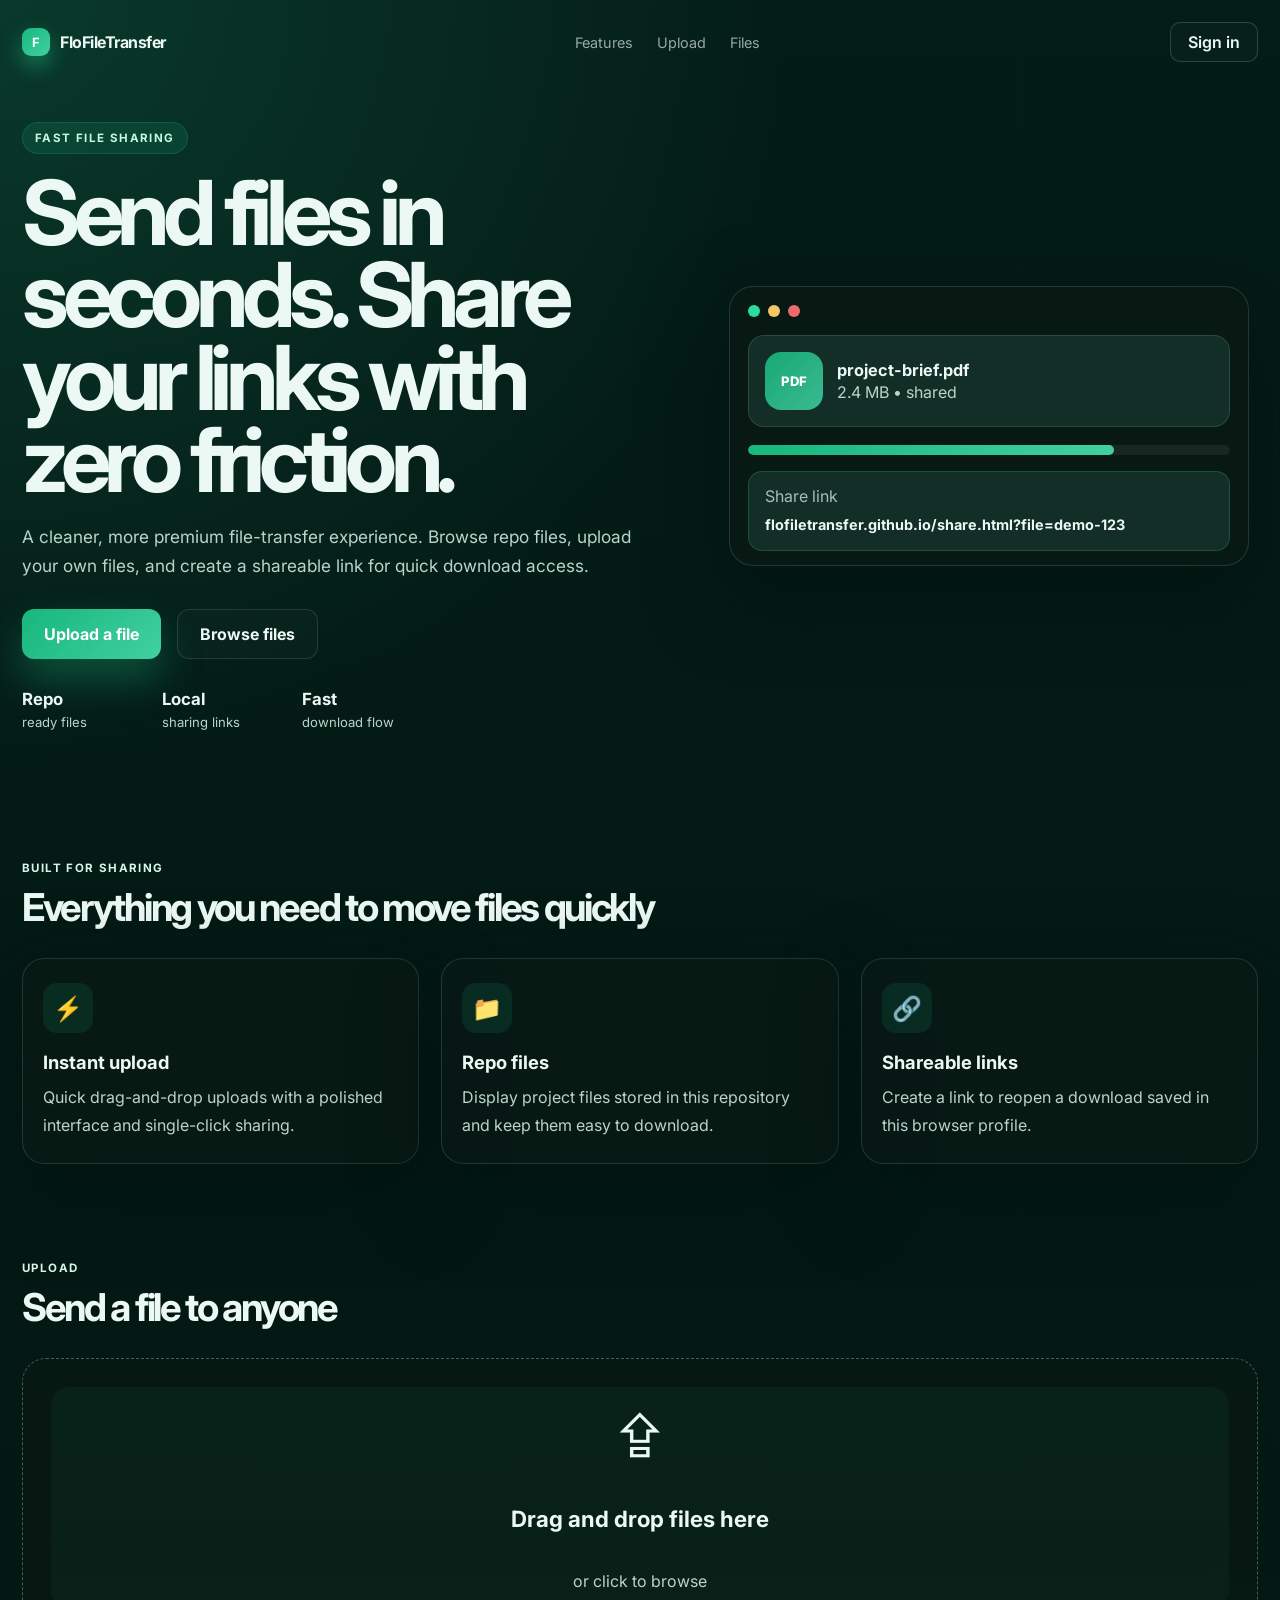
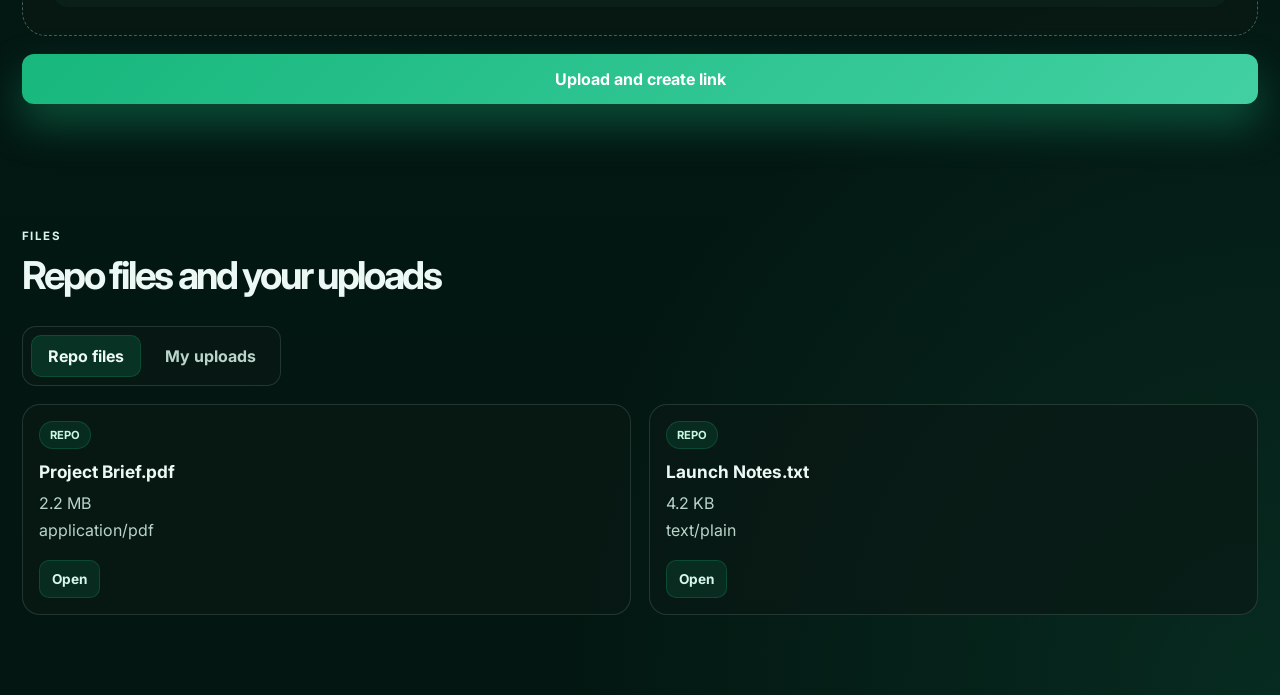
==== index.html @ d6473f03 "Persist uploaded files for local share links Co-authored-by: Copilot App <223556219+Copilot@users.no" ====
<!DOCTYPE html>
<html lang="en">
  <head>
    <meta charset="UTF-8" />
    <meta name="viewport" content="width=device-width, initial-scale=1.0" />
    <title>FloFileTransfer</title>
    <meta name="description" content="Modern file transfer and sharing app" />
    <link rel="preconnect" href="https://fonts.googleapis.com" />
    <link rel="preconnect" href="https://fonts.gstatic.com" crossorigin />
    <link href="https://fonts.googleapis.com/css2?family=Inter:wght@400;500;600;700;800&display=swap" rel="stylesheet" />
    <link rel="stylesheet" href="./styles.css" />
  </head>
  <body>
    <div class="bg-orb orb-1"></div>
    <div class="bg-orb orb-2"></div>

    <!-- Auth Modal -->
    <div id="auth-modal" class="modal hidden">
      <div class="modal-content">
        <div class="modal-header">
          <h2>Sign in to FloFileTransfer</h2>
          <button class="modal-close" id="close-auth-modal">&times;</button>
        </div>
        <div class="auth-methods">
          <button id="google-login" class="auth-btn google-btn">
            <svg width="20" height="20" viewBox="0 0 24 24" fill="none" xmlns="http://www.w3.org/2000/svg">
              <path d="M22.56 12.25c0-.78-.07-1.53-.2-2.25H12v4.26h5.92c-.26 1.37-1.04 2.53-2.21 3.31v2.77h3.57c2.08-1.92 3.28-4.74 3.28-8.09z" fill="#4285F4"/>
              <path d="M12 23c2.97 0 5.46-.98 7.28-2.66l-3.57-2.77c-.98.66-2.23 1.06-3.71 1.06-2.86 0-5.29-1.93-6.16-4.53H2.18v2.84C3.99 20.53 7.7 23 12 23z" fill="#34A853"/>
              <path d="M5.84 14.09c-.22-.66-.35-1.36-.35-2.09s.13-1.43.35-2.09V7.07H2.18C1.43 8.55 1 10.22 1 12s.43 3.45 1.18 4.93l2.85-2.22.81-.62z" fill="#FBBC05"/>
              <path d="M12 5.38c1.62 0 3.06.56 4.21 1.64l3.15-3.15C17.45 2.09 14.97 1 12 1 7.7 1 3.99 3.47 2.18 7.07l3.66 2.84c.87-2.6 3.3-4.53 6.16-4.53z" fill="#EA4335"/>
            </svg>
            Continue with Google
          </button>
          <button id="github-login" class="auth-btn github-btn">
            <svg width="20" height="20" viewBox="0 0 24 24" fill="currentColor" xmlns="http://www.w3.org/2000/svg">
              <path d="M12 0c-6.626 0-12 5.373-12 12 0 5.302 3.438 9.8 8.207 11.387.599.111.793-.261.793-.577v-2.234c-3.338.726-4.033-1.416-4.033-1.416-.546-1.387-1.333-1.756-1.333-1.756-1.089-.745.083-.729.083-.729 1.205.084 1.839 1.237 1.839 1.237 1.07 1.834 2.807 1.304 3.492.997.107-.775.418-1.305.762-1.604-2.665-.305-5.467-1.334-5.467-5.931 0-1.311.469-2.381 1.236-3.221-.124-.303-.535-1.524.117-3.176 0 0 1.008-.322 3.301 1.23.957-.266 1.983-.399 3.003-.404 1.02.005 2.047.138 3.006.404 2.291-1.552 3.297-1.23 3.297-1.23.653 1.653.242 2.874.118 3.176.77.84 1.235 1.911 1.235 3.221 0 4.609-2.807 5.624-5.479 5.921.43.372.823 1.102.823 2.222v 3.293c0 .319.192.694.801.576 4.765-1.589 8.199-6.086 8.199-11.386 0-6.627-5.373-12-12-12z"/>
            </svg>
            Continue with GitHub
          </button>
        </div>
        <p id="auth-error" class="auth-error hidden" role="alert"></p>
        <p class="auth-note">We never store your passwords. Login with your existing accounts.</p>
      </div>
    </div>

    <!-- Profile Dropdown -->
    <div id="profile-menu" class="profile-menu hidden">
      <div class="profile-header">
        <img id="profile-avatar" src="" alt="Profile" class="profile-avatar">
        <div class="profile-info">
          <div id="profile-name" class="profile-name"></div>
          <div id="profile-email" class="profile-email"></div>
        </div>
      </div>
      <div class="profile-divider"></div>
      <div class="profile-summary">
        <span>Your uploads</span>
        <strong id="profile-upload-count">0 files · 0 B</strong>
      </div>
      <button type="button" class="profile-link" id="profile-details-btn">Account details</button>
      <button type="button" class="profile-link" id="profile-uploads-btn">View my uploads</button>
      <button id="logout-btn" class="profile-link danger">Sign out</button>
    </div>

    <div id="account-modal" class="modal hidden">
      <section class="modal-content account-card" role="dialog" aria-modal="true" aria-labelledby="account-title">
        <div class="modal-header">
          <div>
            <span class="eyebrow">Your account</span>
            <h2 id="account-title">Account details</h2>
          </div>
          <button type="button" class="modal-close" id="close-account-modal" aria-label="Close account details">&times;</button>
        </div>
        <div class="account-identity">
          <img id="account-avatar" class="account-avatar" src="" alt="" />
          <div>
            <strong id="account-name"></strong>
            <span id="account-provider" class="account-provider"></span>
          </div>
        </div>
        <dl class="account-details">
          <div>
            <dt>Email</dt>
            <dd id="account-email"></dd>
          </div>
          <div>
            <dt>Email status</dt>
            <dd id="account-email-status"></dd>
          </div>
          <div>
            <dt>Your uploads</dt>
            <dd id="account-upload-summary"></dd>
          </div>
        </dl>
        <div class="account-actions">
          <button type="button" class="secondary-btn" id="copy-account-email-btn">Copy email</button>
          <button type="button" class="primary-btn" id="account-uploads-btn">Manage uploads</button>
        </div>
        <p id="account-feedback" class="account-feedback" role="status" aria-live="polite"></p>
      </section>
    </div>

    <header class="topbar">
      <div class="brand">
        <div class="brand-mark">F</div>
        <span>FloFileTransfer</span>
      </div>
      <nav>
        <a href="#features">Features</a>
        <a href="#upload">Upload</a>
        <a href="#files">Files</a>
      </nav>
      <div class="topbar-actions">
        <button id="auth-toggle-btn" class="auth-toggle-btn">Sign in</button>
        <button id="profile-toggle-btn" class="profile-toggle-btn hidden">
          <img id="user-avatar" src="" alt="User" class="user-avatar">
        </button>
      </div>
    </header>

    <main class="container">
      <section class="hero">
        <div class="hero-copy">
          <span class="eyebrow">Fast file sharing</span>
          <h1>Send files in seconds. Share your links with zero friction.</h1>
          <p>
            A cleaner, more premium file-transfer experience. Browse repo files,
            upload your own files, and create a shareable link for quick download access.
          </p>

          <div class="cta-row">
            <a class="primary-btn" href="#upload">Upload a file</a>
            <a class="secondary-btn" href="#files">Browse files</a>
          </div>

          <div class="stats">
            <div>
              <strong>Repo</strong>
              <span>ready files</span>
            </div>
            <div>
              <strong>Local</strong>
              <span>sharing links</span>
            </div>
            <div>
              <strong>Fast</strong>
              <span>download flow</span>
            </div>
          </div>
        </div>

        <div class="hero-panel">
          <div class="panel-card">
            <div class="card-head">
              <span class="dot green"></span>
              <span class="dot yellow"></span>
              <span class="dot red"></span>
            </div>

            <div class="file-row">
              <div class="icon">PDF</div>
              <div class="text">
                <h3>project-brief.pdf</h3>
                <p>2.4 MB • shared</p>
              </div>
            </div>

            <div class="mini-progress">
              <span></span>
            </div>

            <div class="share-box">
              <span>Share link</span>
              <strong>flofiletransfer.github.io/share.html?file=demo-123</strong>
            </div>
          </div>
        </div>
      </section>

      <section id="features" class="features">
        <div class="section-title">
          <span>Built for sharing</span>
          <h2>Everything you need to move files quickly</h2>
        </div>

        <div class="feature-grid">
          <article>
            <div class="feature-icon">⚡</div>
            <h3>Instant upload</h3>
            <p>Quick drag-and-drop uploads with a polished interface and single-click sharing.</p>
          </article>

          <article>
            <div class="feature-icon">📁</div>
            <h3>Repo files</h3>
            <p>Display project files stored in this repository and keep them easy to download.</p>
          </article>

          <article>
            <div class="feature-icon">🔗</div>
            <h3>Shareable links</h3>
            <p>Create a link to reopen a download saved in this browser profile.</p>
          </article>
        </div>
      </section>

      <section id="upload" class="upload-panel">
        <div class="section-title">
          <span>Upload</span>
          <h2>Send a file to anyone</h2>
        </div>

        <form id="upload-form" class="upload-form">
          <label class="dropzone" for="file-input">
            <input id="file-input" type="file" name="file" />
            <div class="dropzone-inner">
              <div class="upload-icon">⇪</div>
              <h3>Drag and drop files here</h3>
              <p>or click to browse</p>
            </div>
          </label>

          <button type="submit" class="primary-btn wide">Upload and create link</button>
        </form>

        <div id="upload-message" class="upload-message"></div>
      </section>

      <section id="files" class="files-section">
        <div class="section-title">
          <span>Files</span>
          <h2>Repo files and your uploads</h2>
        </div>

        <div class="tab-row">
          <button class="tab active" data-tab="repo">Repo files</button>
          <button class="tab" data-tab="uploaded">My uploads</button>
        </div>

        <div id="repo-list" class="file-list active"></div>
        <div id="uploaded-list" class="file-list"></div>
      </section>
    </main>

    <script src="./upload-storage.js"></script>
    <script src="https://cdn.auth0.com/js/auth0-spa-js/2.18/auth0-spa-js.production.js"></script>
    <script src="./auth.js"></script>
    <script src="./app.js"></script>
  </body>
</html>
---- styles.css ----
:root {
  --bg: #041c17;
  --bg-2: #0a2f29;
  --panel: rgba(11, 26, 21, 0.8);
  --panel-strong: rgba(9, 20, 18, 0.96);
  --card: rgba(15, 31, 25, 0.95);
  --border: rgba(139, 181, 167, 0.22);
  --text: #ebf8f3;
  --muted: #b9d5ca;
  --green-1: #17b77d;
  --green-2: #42d0a2;
  --shadow: 0 30px 80px rgba(1, 18, 15, 0.7);
}

* {
  box-sizing: border-box;
}

html {
  scroll-behavior: smooth;
}

body {
  margin: 0;
  min-height: 100vh;
  font-family: "Inter", sans-serif;
  background:
    radial-gradient(circle at top left, rgba(35, 193, 140, 0.18), transparent 30%),
    radial-gradient(circle at bottom right, rgba(35, 193, 140, 0.12), transparent 28%),
    linear-gradient(180deg, var(--bg) 0%, #031611 100%);
  color: var(--text);
}

img {
  max-width: 100%;
  display: block;
}

a {
  text-decoration: none;
  color: inherit;
}

button,
input {
  font: inherit;
}

.hidden {
  display: none !important;
}

.topbar {
  max-width: 1280px;
  margin: 0 auto;
  padding: 22px 22px 0;
  display: flex;
  justify-content: space-between;
  align-items: center;
  position: relative;
  z-index: 2;
}

.brand {
  display: flex;
  align-items: center;
  gap: 10px;
  font-weight: 700;
  letter-spacing: -0.03em;
}

.brand-mark {
  width: 28px;
  height: 28px;
  display: grid;
  place-items: center;
  border-radius: 9px;
  background: linear-gradient(135deg, var(--green-1), var(--green-2));
  color: #ffffff;
  box-shadow: 0 10px 20px rgba(23, 183, 125, 0.5);
  font-size: 0.8rem;
}

nav {
  display: flex;
  align-items: center;
  gap: 24px;
  color: rgba(235, 248, 243, 0.8);
  font-size: 0.9rem;
}

nav a {
  opacity: 0.8;
}

nav a:hover {
  opacity: 1;
}

.topbar-actions {
  display: flex;
  align-items: center;
  gap: 12px;
}

.auth-toggle-btn {
  border: 1px solid rgba(255, 255, 255, 0.16);
  background: rgba(255, 255, 255, 0.02);
  color: var(--text);
  border-radius: 10px;
  padding: 9px 17px;
  font-weight: 600;
  cursor: pointer;
}

.profile-toggle-btn {
  width: 36px;
  height: 36px;
  border-radius: 50%;
  border: 1px solid rgba(255, 255, 255, 0.15);
  background: rgba(255, 255, 255, 0.02);
  display: grid;
  place-items: center;
  overflow: hidden;
  padding: 0;
  cursor: pointer;
}

.user-avatar,
.profile-avatar {
  width: 100%;
  height: 100%;
  object-fit: cover;
}

.modal {
  position: fixed;
  inset: 0;
  background: rgba(0, 0, 0, 0.4);
  display: grid;
  place-items: center;
  z-index: 100;
}

.modal-content {
  width: min(92vw, 500px);
  background: rgba(17, 36, 30, 0.96);
  border: 1px solid rgba(139, 181, 167, 0.22);
  border-radius: 18px;
  padding: 18px 20px 22px;
  box-shadow: var(--shadow);
}

.modal-header {
  display: flex;
  justify-content: space-between;
  align-items: center;
  margin-bottom: 18px;
}

.modal-header h2 {
  margin: 0;
  font-size: clamp(1.7rem, 2vw, 2.1rem);
  letter-spacing: -0.05em;
}

.modal-close {
  width: 36px;
  height: 36px;
  border: none;
  background: rgba(255, 255, 255, 0.02);
  color: var(--text);
  border-radius: 10px;
  font-size: 1.7rem;
  line-height: 1;
  cursor: pointer;
}

.auth-methods {
  display: flex;
  flex-direction: column;
  gap: 12px;
}

.auth-btn {
  display: flex;
  align-items: center;
  justify-content: center;
  gap: 12px;
  width: 100%;
  background: rgba(255, 255, 255, 0.02);
  border: 1px solid rgba(255, 255, 255, 0.12);
  color: var(--text);
  border-radius: 12px;
  padding: 14px 18px;
  font-weight: 600;
  cursor: pointer;
}

.google-btn:hover {
  background: rgba(66, 133, 244, 0.08);
  border-color: rgba(66, 133, 244, 0.35);
}

.github-btn:hover {
  background: rgba(255, 255, 255, 0.05);
  border-color: rgba(255, 255, 255, 0.16);
}

.auth-note {
  margin: 18px 0 0;
  color: rgba(235, 248, 243, 0.7);
  font-size: 0.9rem;
}

.auth-error {
  margin: 16px 0 0;
  padding: 12px;
  border: 1px solid rgba(248, 113, 113, 0.35);
  border-radius: 10px;
  background: rgba(127, 29, 29, 0.2);
  color: #fecaca;
  font-size: 0.9rem;
  line-height: 1.5;
}

.auth-btn:disabled {
  cursor: wait;
  opacity: 0.65;
}

.profile-menu {
  position: absolute;
  top: 72px;
  right: 22px;
  width: 290px;
  background: rgba(10, 23, 18, 0.96);
  border: 1px solid rgba(139, 181, 167, 0.22);
  border-radius: 16px;
  padding: 16px;
  box-shadow: var(--shadow);
  z-index: 90;
}

.profile-header {
  display: flex;
  gap: 12px;
  align-items: center;
}

.profile-avatar {
  width: 42px;
  height: 42px;
  border-radius: 50%;
  background: linear-gradient(135deg, var(--green-1), var(--green-2));
}

.profile-name {
  font-weight: 700;
  margin-bottom: 3px;
}

.profile-email {
  font-size: 0.8rem;
  color: var(--muted);
}

.profile-divider {
  height: 1px;
  background: rgba(255, 255, 255, 0.08);
  margin: 12px 0;
}

.profile-summary {
  display: flex;
  flex-direction: column;
  gap: 4px;
  padding: 2px 8px 10px;
  color: var(--muted);
  font-size: 0.82rem;
}

.profile-summary strong {
  color: var(--text);
  font-size: 0.9rem;
}

.profile-link {
  width: 100%;
  display: block;
  border: none;
  background: transparent;
  color: var(--text);
  text-align: left;
  padding: 10px 8px;
  border-radius: 8px;
  cursor: pointer;
}

.profile-link:hover {
  background: rgba(255, 255, 255, 0.03);
}

.profile-link.danger:hover {
  background: rgba(239, 68, 68, 0.1);
  color: #fca5a5;
}

.account-card {
  max-width: 480px;
}

.account-card .modal-header {
  align-items: flex-start;
}

.account-card .eyebrow {
  display: block;
  margin-bottom: 6px;
  color: var(--green-2);
}

.account-identity {
  display: flex;
  align-items: center;
  gap: 14px;
  padding: 16px 0 20px;
  border-bottom: 1px solid rgba(255, 255, 255, 0.08);
}

.account-avatar {
  width: 58px;
  height: 58px;
  border-radius: 50%;
  object-fit: cover;
  background: linear-gradient(135deg, var(--green-1), var(--green-2));
}

.account-identity strong,
.account-provider {
  display: block;
}

.account-identity strong {
  margin-bottom: 5px;
}

.account-provider {
  color: var(--muted);
  font-size: 0.88rem;
}

.account-details {
  margin: 0;
}

.account-details > div {
  display: flex;
  justify-content: space-between;
  gap: 16px;
  padding: 14px 0;
  border-bottom: 1px solid rgba(255, 255, 255, 0.06);
}

.account-details dt {
  color: var(--muted);
}

.account-details dd {
  margin: 0;
  text-align: right;
  overflow-wrap: anywhere;
}

.account-actions {
  display: flex;
  gap: 10px;
  margin-top: 20px;
}

.account-actions > button {
  flex: 1;
  justify-content: center;
  text-align: center;
}

.account-feedback {
  min-height: 1.4em;
  margin: 12px 0 0;
  color: var(--green-2);
  font-size: 0.88rem;
}

.container {
  max-width: 1280px;
  margin: 0 auto;
  padding: 14px 22px 80px;
}

.hero {
  display: grid;
  grid-template-columns: 1.1fr 0.9fr;
  gap: 40px;
  align-items: center;
  min-height: 700px;
}

.hero-copy .eyebrow {
  display: inline-block;
  padding: 8px 12px;
  border-radius: 999px;
  background: rgba(23, 183, 125, 0.14);
  border: 1px solid rgba(23, 183, 125, 0.22);
  color: #c9f7e2;
  text-transform: uppercase;
  letter-spacing: 0.12em;
  font-size: 0.72rem;
  font-weight: 700;
}

.hero-copy h1 {
  margin: 18px 0 20px;
  font-size: clamp(4rem, 7vw, 8rem);
  line-height: 0.92;
  letter-spacing: -0.07em;
  max-width: 650px;
}

.hero-copy p {
  max-width: 620px;
  color: var(--muted);
  font-size: 1.08rem;
  line-height: 1.72;
  margin: 0;
}

.cta-row {
  display: flex;
  gap: 16px;
  flex-wrap: wrap;
  margin-top: 28px;
}

.primary-btn,
.secondary-btn {
  display: inline-flex;
  align-items: center;
  justify-content: center;
  min-height: 50px;
  border-radius: 12px;
  padding: 14px 22px;
  cursor: pointer;
  font-weight: 700;
}

.primary-btn {
  background: linear-gradient(135deg, var(--green-1), var(--green-2));
  color: white;
  border: none;
  box-shadow: 0 20px 40px rgba(23, 183, 125, 0.35);
}

.secondary-btn {
  background: rgba(255, 255, 255, 0.02);
  color: var(--text);
  border: 1px solid rgba(255, 255, 255, 0.12);
}

.stats {
  display: flex;
  gap: 30px;
  margin-top: 30px;
  flex-wrap: wrap;
}

.stats div {
  display: grid;
  gap: 5px;
  min-width: 110px;
}

.stats strong {
  font-size: 1.05rem;
  color: var(--text);
}

.stats span {
  color: var(--muted);
  font-size: 0.82rem;
  text-transform: lowercase;
}

.hero-panel {
  display: flex;
  justify-content: center;
}

.panel-card {
  width: min(100%, 520px);
  background: rgba(10, 25, 20, 0.8);
  border: 1px solid rgba(139, 181, 167, 0.2);
  border-radius: 24px;
  padding: 18px 18px 14px;
  box-shadow: var(--shadow);
}

.card-head {
  display: flex;
  gap: 8px;
  margin-bottom: 18px;
}

.dot {
  width: 12px;
  height: 12px;
  border-radius: 50%;
}

.dot.green { background: #2bdc9c; }
.dot.yellow { background: #f4c864; }
.dot.red { background: #ee6a6b; }

.file-row {
  display: flex;
  align-items: center;
  gap: 14px;
  background: rgba(22, 49, 41, 0.9);
  border: 1px solid rgba(139, 181, 167, 0.2);
  border-radius: 16px;
  padding: 16px;
}

.icon {
  width: 58px;
  height: 58px;
  border-radius: 16px;
  background: linear-gradient(135deg, rgba(23, 183, 125, 0.9), rgba(66, 208, 162, 0.86));
  display: grid;
  place-items: center;
  color: white;
  font-weight: 800;
  font-size: 0.82rem;
}

.file-row h3 {
  margin: 0 0 2px;
  font-size: 1.02rem;
}

.file-row p {
  margin: 0;
  color: var(--muted);
}

.mini-progress {
  height: 10px;
  border-radius: 999px;
  background: rgba(255, 255, 255, 0.06);
  overflow: hidden;
  margin: 18px 0 16px;
}

.mini-progress span {
  display: block;
  width: 76%;
  height: 100%;
  background: linear-gradient(135deg, var(--green-1), var(--green-2));
  border-radius: inherit;
}

.share-box {
  background: rgba(22, 49, 41, 0.9);
  border: 1px solid rgba(66, 208, 162, 0.2);
  border-radius: 14px;
  padding: 14px 16px;
}

.share-box span {
  display: block;
  color: rgba(235, 248, 243, 0.7);
  margin-bottom: 8px;
}

.share-box strong {
  display: block;
  color: var(--text);
  font-size: 0.9rem;
  word-break: break-all;
  line-height: 1.5;
}

.features,
.upload-panel,
.files-section {
  margin-top: 80px;
}

.section-title {
  margin-bottom: 28px;
}

.section-title span {
  color: #d7f6ea;
  text-transform: uppercase;
  letter-spacing: 0.12em;
  font-size: 0.72rem;
  font-weight: 700;
}

.section-title h2 {
  margin: 8px 0 0;
  font-size: clamp(2.1rem, 3vw, 3.4rem);
  letter-spacing: -0.06em;
}

.feature-grid {
  display: grid;
  grid-template-columns: repeat(3, minmax(0, 1fr));
  gap: 22px;
}

.feature-grid article {
  background: rgba(11, 26, 21, 0.72);
  border: 1px solid rgba(139, 181, 167, 0.2);
  border-radius: 22px;
  padding: 24px 20px;
  box-shadow: var(--shadow);
}

.feature-icon {
  width: 50px;
  height: 50px;
  border-radius: 14px;
  background: rgba(23, 183, 125, 0.12);
  display: grid;
  place-items: center;
  margin-bottom: 18px;
  font-size: 1.5rem;
}

.feature-grid h3 {
  margin: 0 0 10px;
  font-size: 1.15rem;
}

.feature-grid p {
  margin: 0;
  color: var(--muted);
  line-height: 1.75;
}

.upload-panel {
  padding-top: 12px;
}

.upload-form {
  display: flex;
  flex-direction: column;
  gap: 18px;
}

.dropzone {
  display: block;
  width: 100%;
  border: 1px dashed rgba(139, 181, 167, 0.45);
  border-radius: 24px;
  padding: 28px;
  background: rgba(11, 26, 21, 0.6);
  cursor: pointer;
}

.dropzone input {
  display: none;
}

.dropzone-inner {
  min-height: 220px;
  display: grid;
  place-items: center;
  text-align: center;
  border-radius: 18px;
  background: linear-gradient(180deg, rgba(23, 183, 125, 0.06), rgba(66, 208, 162, 0.04));
}

.upload-icon {
  font-size: 3rem;
  margin-bottom: 10px;
}

.dropzone h3 {
  margin: 0 0 6px;
  font-size: 1.4rem;
}

.dropzone p {
  margin: 0;
  color: var(--muted);
}

.wide {
  width: 100%;
}

.upload-message {
  min-height: 24px;
  margin-top: 16px;
  color: #d7f6ea;
  font-weight: 600;
  overflow-wrap: anywhere;
}

.tab-row {
  display: inline-flex;
  gap: 8px;
  padding: 8px;
  border-radius: 14px;
  background: rgba(11, 26, 21, 0.72);
  border: 1px solid rgba(139, 181, 167, 0.2);
}

.tab {
  border: none;
  background: transparent;
  color: var(--muted);
  padding: 10px 16px;
  border-radius: 10px;
  cursor: pointer;
  font-weight: 700;
}

.tab.active {
  background: rgba(23, 183, 125, 0.16);
  color: var(--text);
  border: 1px solid rgba(23, 183, 125, 0.2);
}

.file-list {
  display: none;
  grid-template-columns: repeat(auto-fit, minmax(240px, 1fr));
  gap: 18px;
  margin-top: 18px;
}

.file-list.active {
  display: grid;
}

.file-card {
  background: rgba(11, 26, 21, 0.72);
  border: 1px solid rgba(139, 181, 167, 0.2);
  border-radius: 18px;
  padding: 16px;
}

.file-card-header {
  display: flex;
  justify-content: flex-start;
  margin-bottom: 12px;
}

.file-card-header .badge {
  background: rgba(23, 183, 125, 0.12);
  border: 1px solid rgba(23, 183, 125, 0.22);
  color: #c9f7e2;
  border-radius: 99px;
  padding: 6px 10px;
  font-size: 0.7rem;
  font-weight: 700;
  text-transform: uppercase;
}

.file-name {
  margin: 0 0 8px;
  font-size: 1.08rem;
}

.file-meta {
  margin: 0;
  color: var(--muted);
  line-height: 1.7;
}

.file-actions {
  display: flex;
  gap: 10px;
  flex-wrap: wrap;
  margin-top: 16px;
}

.file-link {
  display: inline-flex;
  justify-content: center;
  align-items: center;
  min-height: 38px;
  padding: 8px 12px;
  background: rgba(23, 183, 125, 0.12);
  border: 1px solid rgba(23, 183, 125, 0.22);
  color: #d7f6ea;
  border-radius: 10px;
  font-size: 0.85rem;
  font-weight: 700;
}

.file-link.secondary {
  background: rgba(255, 255, 255, 0.02);
  border-color: rgba(255, 255, 255, 0.12);
}

.empty-state {
  padding: 22px;
  border: 1px dashed rgba(139, 181, 167, 0.2);
  border-radius: 14px;
  color: var(--muted);
  text-align: center;
}

@media (max-width: 900px) {
  nav {
    display: none;
  }

  .topbar {
    padding-top: 18px;
  }

  .hero {
    grid-template-columns: 1fr;
    min-height: auto;
    padding-top: 12px;
  }

  .hero-copy h1 {
    font-size: clamp(2.8rem, 14vw, 5rem);
  }

  .feature-grid {
    grid-template-columns: 1fr;
  }

  .profile-menu {
    right: 12px;
    width: min(86vw, 300px);
  }

  .account-actions {
    flex-direction: column;
  }
}
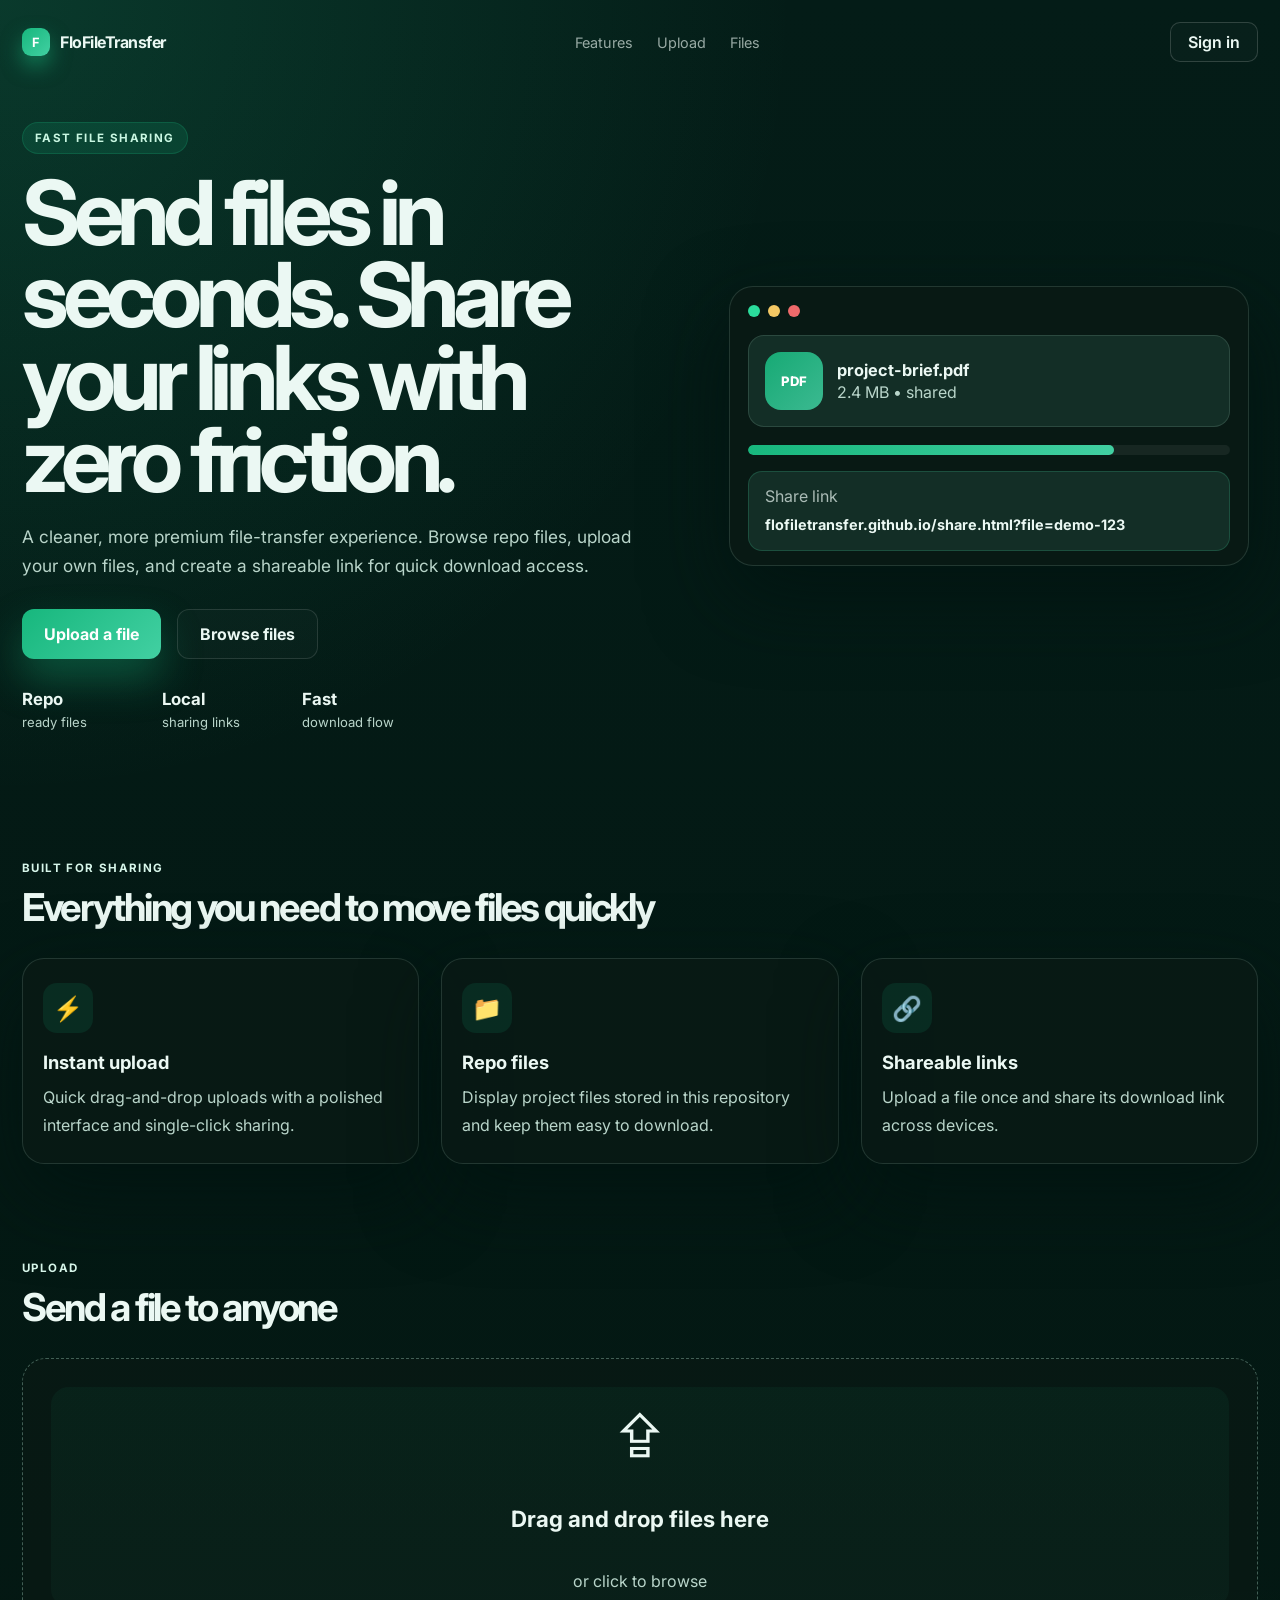
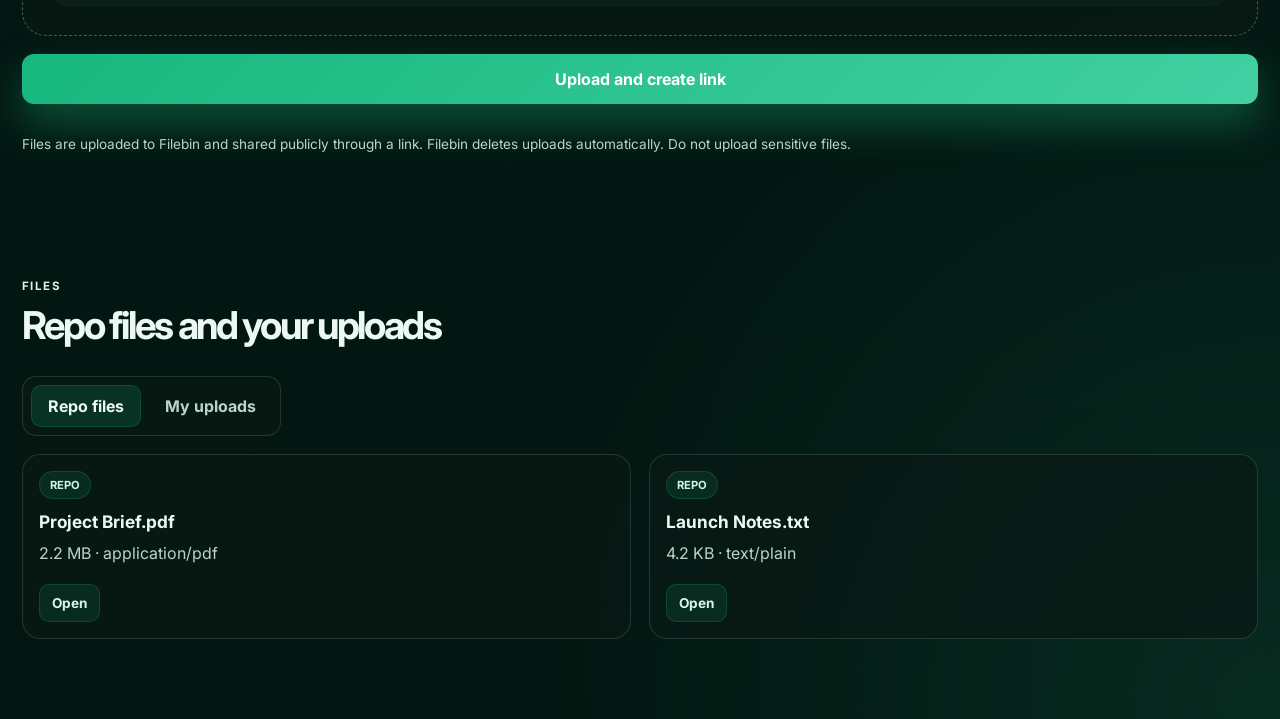
==== commit 3bb4c767: "Use Filebin for cross-device share links Co-authored-by: Copilot App <223556219+Copilot@users.norepl" ====
--- a/index.html
+++ b/index.html
@@ -199,7 +199,7 @@
           <article>
             <div class="feature-icon">🔗</div>
             <h3>Shareable links</h3>
-            <p>Create a link to reopen a download saved in this browser profile.</p>
+            <p>Upload a file once and share its download link across devices.</p>
           </article>
         </div>
       </section>
@@ -221,6 +221,10 @@
           </label>
 
           <button type="submit" class="primary-btn wide">Upload and create link</button>
+          <p class="upload-disclosure">
+            Files are uploaded to Filebin and shared publicly through a link. Filebin deletes uploads automatically.
+            Do not upload sensitive files.
+          </p>
         </form>
 
         <div id="upload-message" class="upload-message"></div>
@@ -242,7 +246,6 @@
       </section>
     </main>
 
-    <script src="./upload-storage.js"></script>
     <script src="https://cdn.auth0.com/js/auth0-spa-js/2.18/auth0-spa-js.production.js"></script>
     <script src="./auth.js"></script>
     <script src="./app.js"></script>
--- a/styles.css
+++ b/styles.css
@@ -709,6 +709,13 @@
   overflow-wrap: anywhere;
 }
 
+.upload-disclosure {
+  margin: 12px 0 0;
+  color: var(--muted);
+  font-size: 0.85rem;
+  line-height: 1.5;
+}
+
 .tab-row {
   display: inline-flex;
   gap: 8px;
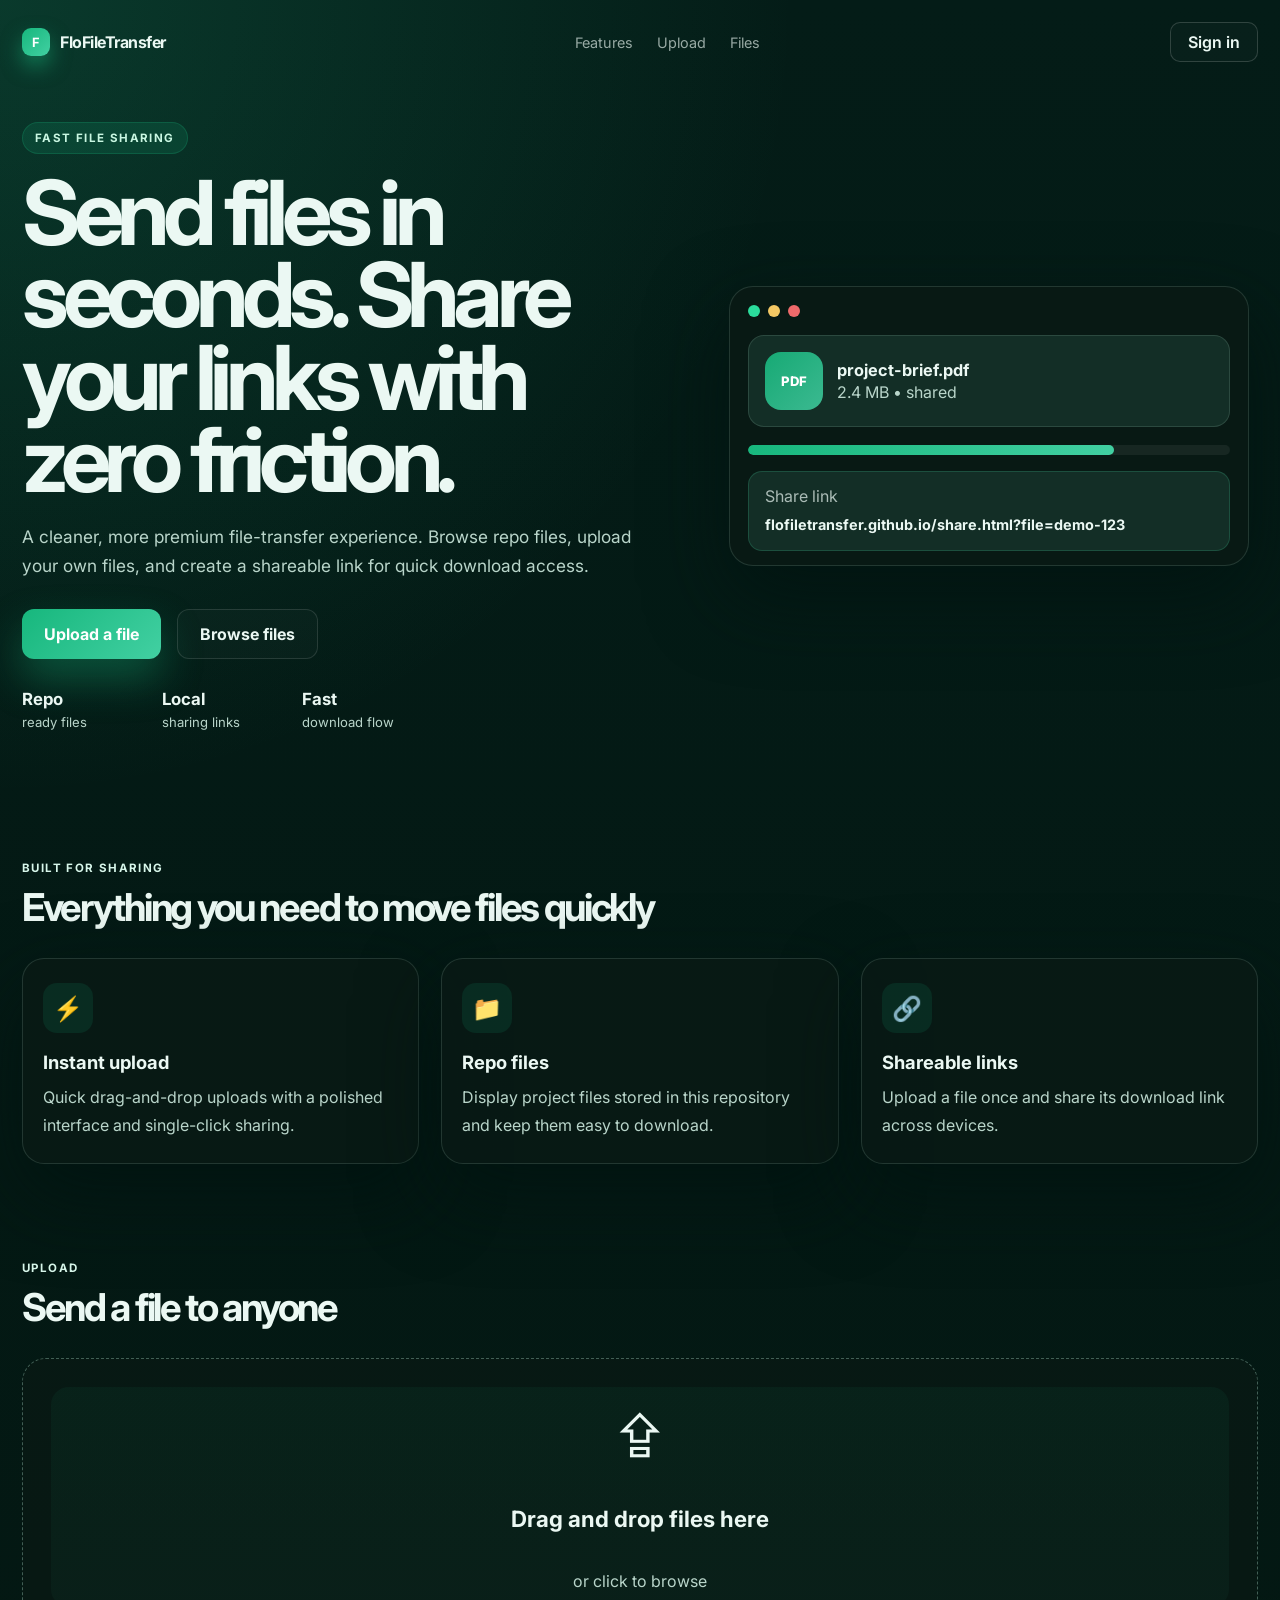
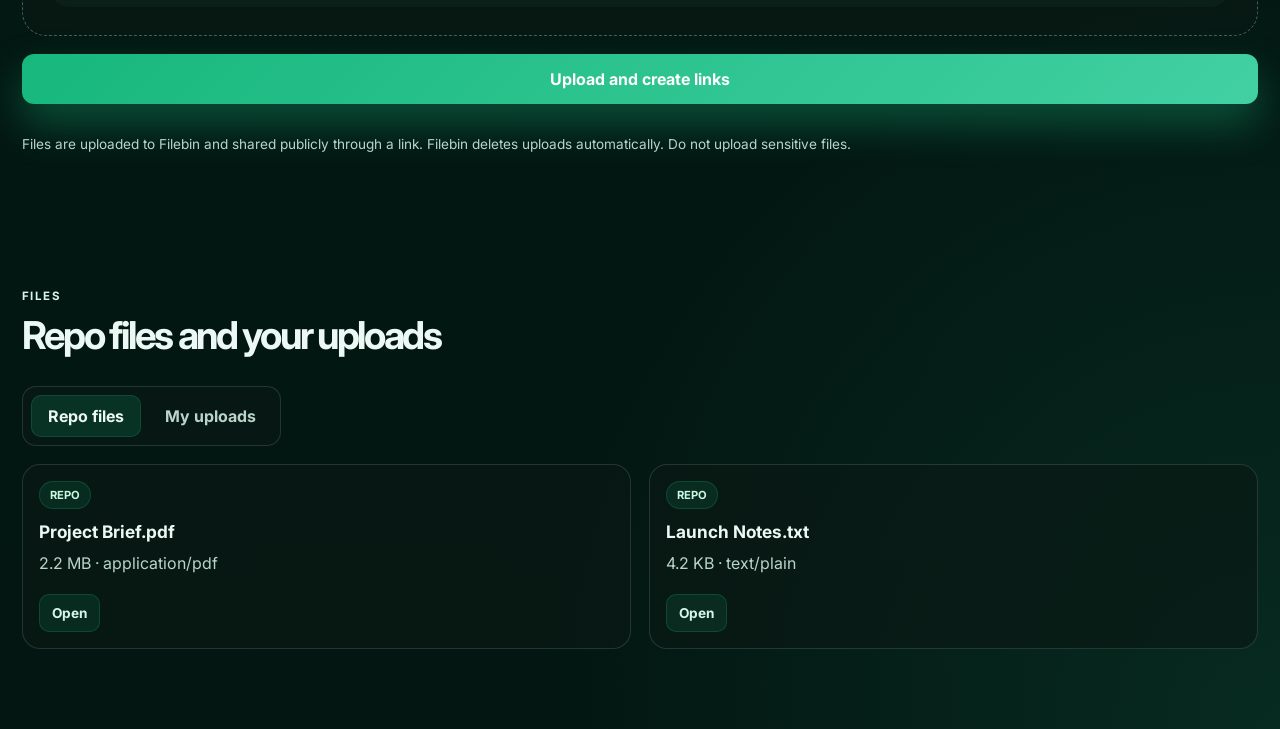
==== commit 40785552: "feat: add account-scoped dashboard and upload history" ====
--- a/index.html
+++ b/index.html
@@ -58,6 +58,8 @@
         <strong id="profile-upload-count">0 files · 0 B</strong>
       </div>
       <button type="button" class="profile-link" id="profile-details-btn">Account details</button>
+      <button type="button" class="profile-link" id="profile-dashboard-btn">Personal dashboard</button>
+      <button type="button" class="profile-link" id="profile-settings-btn">Personal settings</button>
       <button type="button" class="profile-link" id="profile-uploads-btn">View my uploads</button>
       <button id="logout-btn" class="profile-link danger">Sign out</button>
     </div>
@@ -212,7 +214,7 @@
 
         <form id="upload-form" class="upload-form">
           <label class="dropzone" for="file-input">
-            <input id="file-input" type="file" name="file" />
+            <input id="file-input" type="file" name="file" multiple />
             <div class="dropzone-inner">
               <div class="upload-icon">⇪</div>
               <h3>Drag and drop files here</h3>
@@ -220,7 +222,7 @@
             </div>
           </label>
 
-          <button type="submit" class="primary-btn wide">Upload and create link</button>
+          <button type="submit" class="primary-btn wide">Upload and create links</button>
           <p class="upload-disclosure">
             Files are uploaded to Filebin and shared publicly through a link. Filebin deletes uploads automatically.
             Do not upload sensitive files.
@@ -228,6 +230,7 @@
         </form>
 
         <div id="upload-message" class="upload-message"></div>
+        <div id="upload-queue" class="upload-queue" aria-live="polite"></div>
       </section>
 
       <section id="files" class="files-section">
@@ -241,8 +244,73 @@
           <button class="tab" data-tab="uploaded">My uploads</button>
         </div>
 
+        <div id="upload-tools" class="upload-tools hidden">
+          <label>Search <input id="upload-search" type="search" placeholder="Search filenames" /></label>
+          <label>Sort by
+            <select id="upload-sort">
+              <option value="date-desc">Newest first</option>
+              <option value="date-asc">Oldest first</option>
+              <option value="name-asc">Name A–Z</option>
+              <option value="name-desc">Name Z–A</option>
+              <option value="size-desc">Largest first</option>
+              <option value="size-asc">Smallest first</option>
+            </select>
+          </label>
+          <label>Tag <select id="upload-tag-filter"><option value="">All tags</option></select></label>
+          <label class="check-label"><input id="favorites-only" type="checkbox" /> Favorites</label>
+          <div class="export-actions">
+            <button type="button" class="secondary-btn compact-btn" id="export-json">Export JSON</button>
+            <button type="button" class="secondary-btn compact-btn" id="export-csv">Export CSV</button>
+          </div>
+          <p class="local-storage-note">History, tags, favorites, and notes are stored in this browser for the current account and do not sync across devices. Removing a history entry does not delete the public file from Filebin.</p>
+        </div>
+
         <div id="repo-list" class="file-list active"></div>
         <div id="uploaded-list" class="file-list"></div>
+      </section>
+
+      <section id="dashboard" class="dashboard-section hidden" aria-labelledby="dashboard-title">
+        <div class="section-title">
+          <span>Your workspace</span>
+          <h2 id="dashboard-title">Personal dashboard</h2>
+        </div>
+        <div class="dashboard-identity">
+          <img id="dashboard-avatar" class="dashboard-avatar" alt="" />
+          <div><strong id="dashboard-name"></strong><span id="dashboard-email"></span></div>
+        </div>
+        <div class="dashboard-stats">
+          <article><span>Uploads</span><strong id="dashboard-count">0</strong></article>
+          <article><span>Total file size (from metadata)</span><strong id="dashboard-size">0 B</strong></article>
+          <article><span>Favorites</span><strong id="dashboard-favorites">0</strong></article>
+        </div>
+        <div class="dashboard-columns">
+          <article class="dashboard-card"><h3>Recent uploads</h3><div id="dashboard-recent"></div></article>
+          <article class="dashboard-card"><h3>Favorite files</h3><div id="dashboard-favorite-list"></div></article>
+        </div>
+        <div class="dashboard-shortcuts">
+          <a class="primary-btn" href="#upload">Upload files</a>
+          <button type="button" class="secondary-btn" id="dashboard-history-btn">Manage upload history</button>
+          <a class="secondary-btn" href="#settings">Personal settings</a>
+        </div>
+      </section>
+
+      <section id="settings" class="settings-section hidden" aria-labelledby="settings-title">
+        <div class="section-title"><span>Personal settings</span><h2 id="settings-title">Your preferences</h2></div>
+        <div class="settings-card">
+          <label>Default upload history view
+            <select id="setting-default-view"><option value="repo">Repo files</option><option value="uploaded">My uploads</option></select>
+          </label>
+          <label>Default sorting
+            <select id="setting-sort"><option value="date-desc">Newest first</option><option value="date-asc">Oldest first</option><option value="name-asc">Name A–Z</option><option value="name-desc">Name Z–A</option><option value="size-desc">Largest first</option><option value="size-asc">Smallest first</option></select>
+          </label>
+          <label>Simultaneous uploads
+            <select id="setting-concurrency"><option value="1">One at a time</option><option value="2">Two at a time</option><option value="3">Three at a time</option></select>
+          </label>
+          <label class="check-label"><input id="setting-show-size" type="checkbox" /> Show file sizes in upload history</label>
+          <p class="settings-note">Upload size limits are enforced by Filebin. Upload progress is shown as an in-progress state because the Filebin upload request does not expose byte-level progress through this page’s API.</p>
+          <button type="button" class="secondary-btn" id="reset-settings">Reset personal settings</button>
+          <p id="settings-feedback" class="account-feedback" role="status" aria-live="polite"></p>
+        </div>
       </section>
     </main>
 
--- a/styles.css
+++ b/styles.css
@@ -669,6 +669,11 @@
   cursor: pointer;
 }
 
+.dropzone.drag-over {
+  border-color: var(--green-2);
+  background: rgba(23, 183, 125, 0.12);
+}
+
 .dropzone input {
   display: none;
 }
@@ -821,6 +826,289 @@
   text-align: center;
 }
 
+.dashboard-section,
+.settings-section {
+  margin-top: 72px;
+}
+
+.dashboard-identity {
+  display: flex;
+  align-items: center;
+  gap: 14px;
+  margin-bottom: 18px;
+}
+
+.dashboard-avatar {
+  width: 56px;
+  height: 56px;
+  border-radius: 50%;
+  object-fit: cover;
+  background: linear-gradient(135deg, var(--green-1), var(--green-2));
+}
+
+.dashboard-identity strong,
+.dashboard-identity span {
+  display: block;
+}
+
+.dashboard-identity span,
+.local-storage-note,
+.settings-note {
+  color: var(--muted);
+  font-size: 0.88rem;
+}
+
+.dashboard-stats,
+.dashboard-columns {
+  display: grid;
+  grid-template-columns: repeat(3, minmax(0, 1fr));
+  gap: 16px;
+}
+
+.dashboard-stats article,
+.dashboard-card,
+.settings-card {
+  background: rgba(11, 26, 21, 0.72);
+  border: 1px solid var(--border);
+  border-radius: 18px;
+  padding: 18px;
+}
+
+.dashboard-stats article span,
+.dashboard-stats article strong {
+  display: block;
+}
+
+.dashboard-stats article span {
+  color: var(--muted);
+  font-size: 0.86rem;
+}
+
+.dashboard-stats article strong {
+  margin-top: 8px;
+  font-size: 1.35rem;
+}
+
+.dashboard-columns {
+  grid-template-columns: repeat(2, minmax(0, 1fr));
+  margin-top: 16px;
+}
+
+.dashboard-card h3 {
+  margin: 0 0 12px;
+}
+
+.dashboard-file-row {
+  display: flex;
+  align-items: center;
+  justify-content: space-between;
+  gap: 12px;
+  padding: 10px 0;
+  border-top: 1px solid rgba(255, 255, 255, 0.07);
+}
+
+.dashboard-file-row span,
+.share-url-text {
+  min-width: 0;
+  overflow-wrap: anywhere;
+}
+
+.dashboard-file-row a {
+  color: var(--green-2);
+  font-weight: 700;
+}
+
+.dashboard-shortcuts,
+.export-actions {
+  display: flex;
+  flex-wrap: wrap;
+  gap: 10px;
+  margin-top: 18px;
+}
+
+.upload-tools,
+.settings-card {
+  margin-top: 18px;
+}
+
+.upload-tools {
+  display: flex;
+  flex-wrap: wrap;
+  align-items: end;
+  gap: 12px;
+  padding: 16px;
+  border: 1px solid var(--border);
+  border-radius: 16px;
+  background: rgba(11, 26, 21, 0.55);
+}
+
+.upload-tools label,
+.settings-card > label {
+  display: grid;
+  gap: 7px;
+  color: var(--muted);
+  font-size: 0.86rem;
+}
+
+.upload-tools input[type="search"],
+.upload-tools select,
+.settings-card select,
+.file-personal-details input,
+.file-personal-details textarea {
+  min-height: 42px;
+  min-width: 150px;
+  max-width: 100%;
+  border: 1px solid var(--border);
+  border-radius: 9px;
+  padding: 9px 11px;
+  background: rgba(3, 22, 17, 0.85);
+  color: var(--text);
+}
+
+.upload-tools select option,
+.settings-card select option {
+  background: #0a2f29;
+  color: var(--text);
+}
+
+.upload-tools .check-label,
+.settings-card .check-label {
+  display: flex;
+  align-items: center;
+  gap: 8px;
+  min-height: 42px;
+}
+
+.local-storage-note {
+  flex-basis: 100%;
+  margin: 0;
+}
+
+.settings-card {
+  display: grid;
+  gap: 16px;
+  max-width: 680px;
+}
+
+.settings-card select {
+  width: 100%;
+}
+
+.settings-card .settings-note {
+  margin: 0;
+  line-height: 1.6;
+}
+
+.compact-btn {
+  min-height: 36px;
+  padding: 7px 10px;
+  font-size: 0.8rem;
+}
+
+.file-personal-details {
+  display: grid;
+  gap: 8px;
+  margin-top: 12px;
+}
+
+.file-personal-details input,
+.file-personal-details textarea {
+  width: 100%;
+  font: inherit;
+  font-size: 0.85rem;
+}
+
+.file-personal-details textarea {
+  resize: vertical;
+}
+
+.share-url-text {
+  margin: 12px 0 0;
+  color: var(--muted);
+  font-size: 0.76rem;
+  line-height: 1.5;
+}
+
+.card-feedback {
+  min-height: 1em;
+  margin: 5px 0 0;
+  color: var(--green-2);
+  font-size: 0.8rem;
+}
+
+.danger-button {
+  color: #fca5a5;
+}
+
+.text-button {
+  border: none;
+  background: transparent;
+  cursor: pointer;
+  font: inherit;
+  font-size: 0.82rem;
+  padding: 8px 4px;
+}
+
+.upload-queue {
+  display: grid;
+  gap: 8px;
+  margin-top: 10px;
+}
+
+.upload-queue-row {
+  display: grid;
+  grid-template-columns: minmax(0, 1fr) auto auto;
+  align-items: center;
+  gap: 12px;
+  padding: 11px 14px;
+  border: 1px solid var(--border);
+  border-radius: 11px;
+  background: rgba(11, 26, 21, 0.62);
+  overflow-wrap: anywhere;
+}
+
+.upload-queue-row a {
+  color: var(--green-2);
+  font-weight: 700;
+}
+
+.status-uploading > span:nth-child(2) {
+  color: #f4c864;
+}
+
+.status-success > span:nth-child(2) {
+  color: var(--green-2);
+}
+
+.status-error > span:nth-child(2) {
+  color: #fca5a5;
+}
+
+.compact-empty {
+  padding: 12px;
+}
+
+@media (max-width: 700px) {
+  .dashboard-stats,
+  .dashboard-columns {
+    grid-template-columns: 1fr;
+  }
+
+  .upload-queue-row {
+    grid-template-columns: 1fr;
+    gap: 5px;
+  }
+
+  .upload-tools label {
+    width: 100%;
+  }
+
+  .upload-tools input[type="search"],
+  .upload-tools select {
+    width: 100%;
+  }
+}
+
 @media (max-width: 900px) {
   nav {
     display: none;
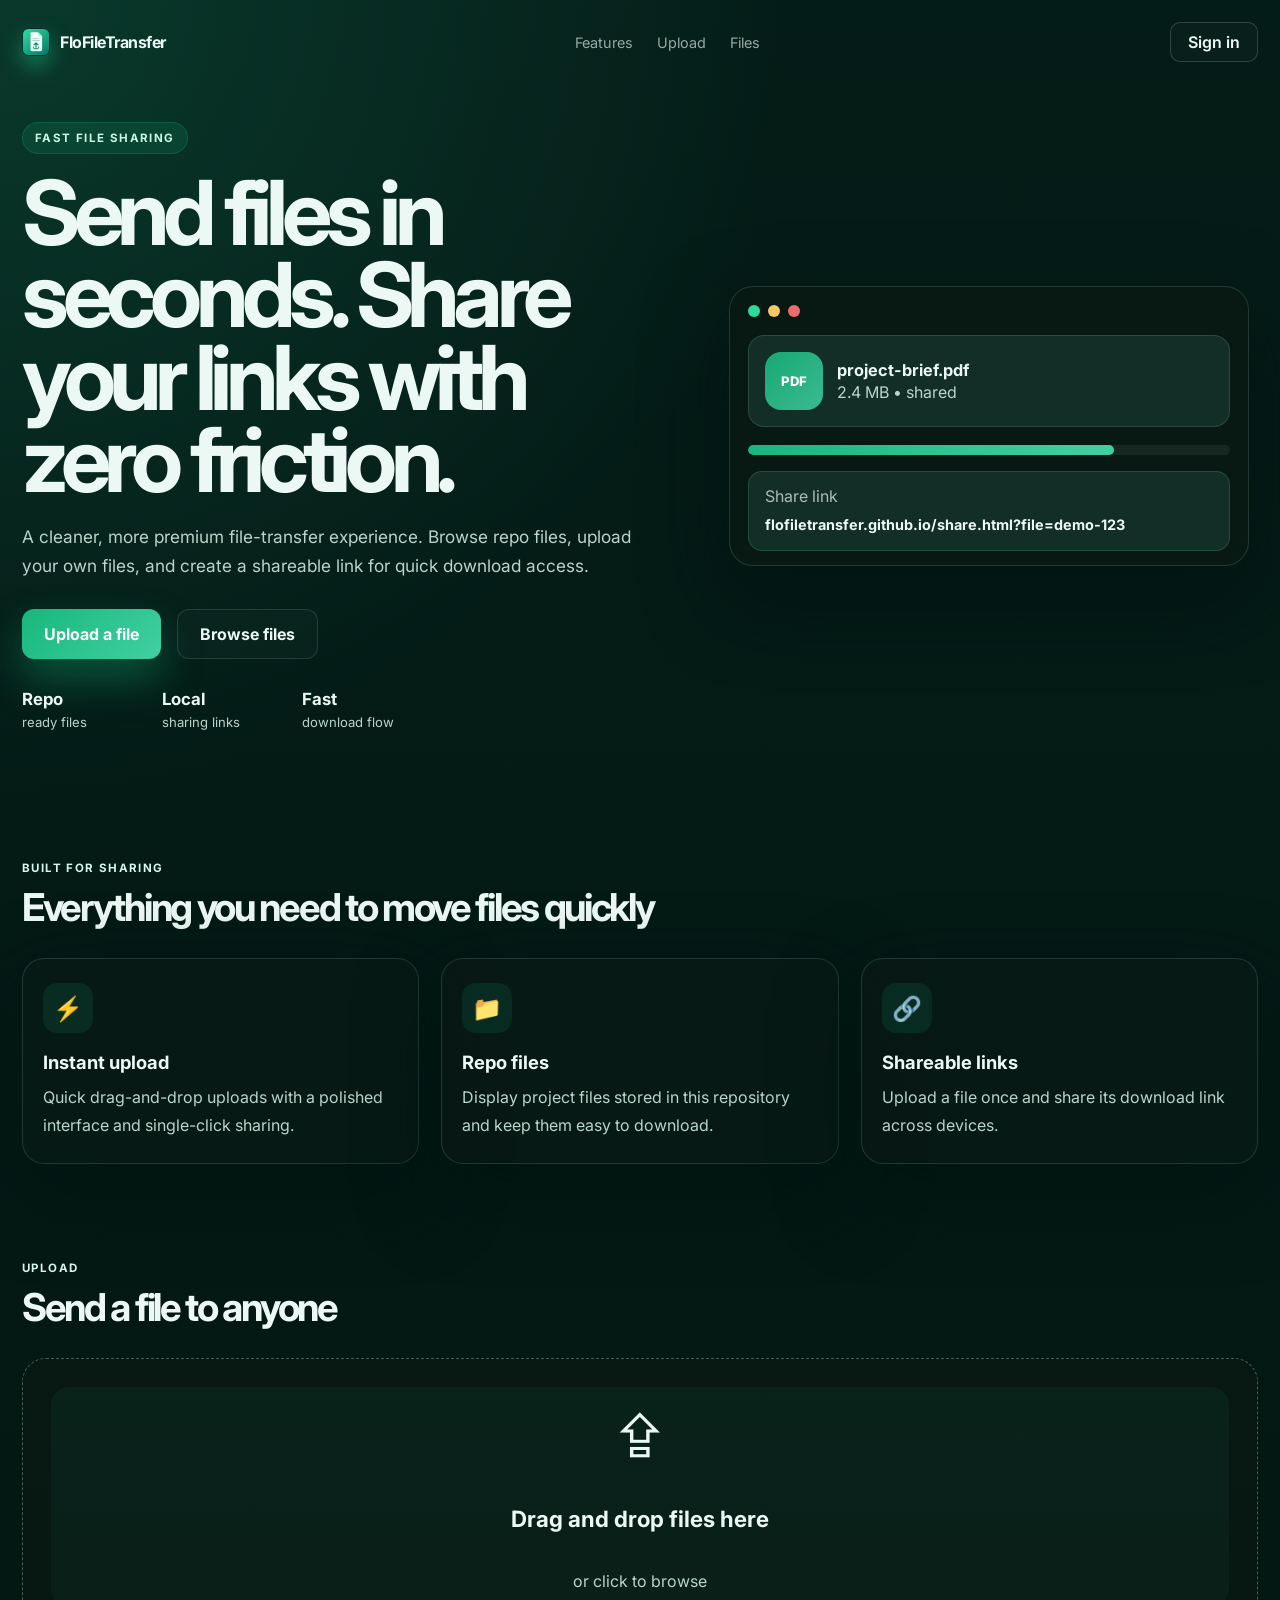
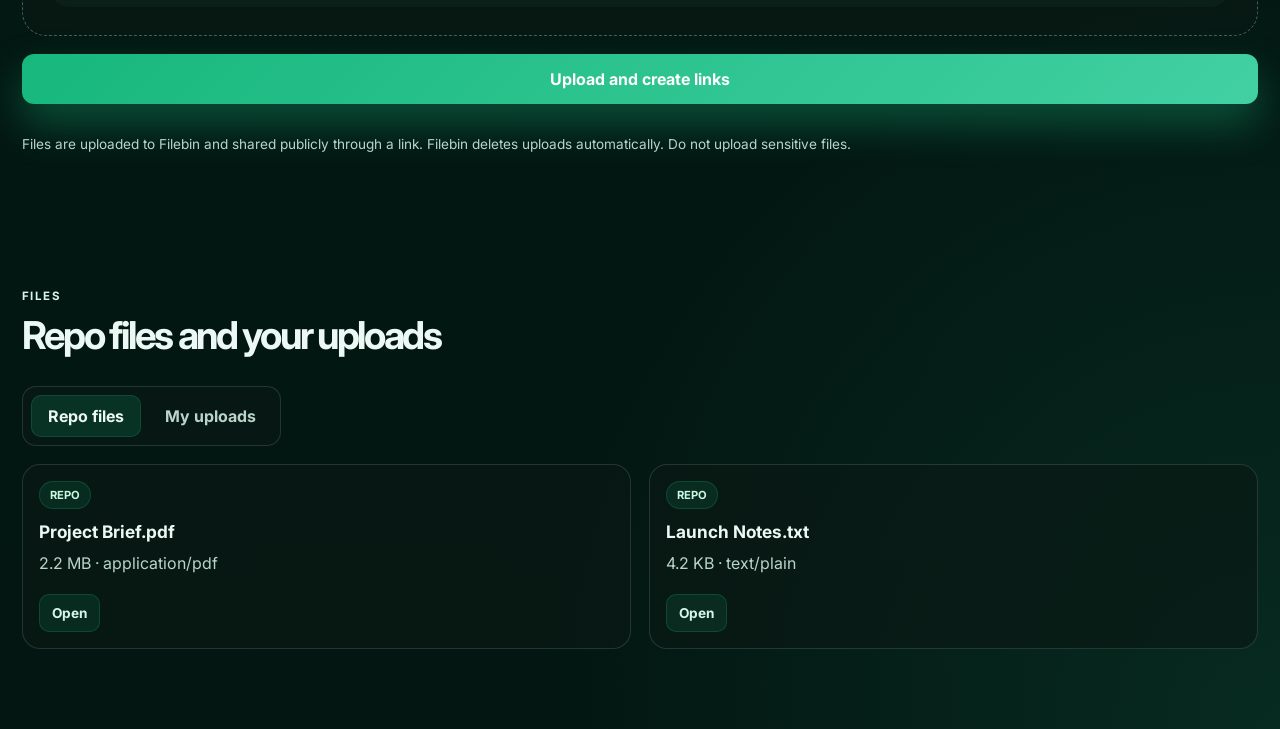
==== commit 3a12e93a: "Show FloFileTransfer icon in site header" ====
--- a/index.html
+++ b/index.html
@@ -5,6 +5,7 @@
     <meta name="viewport" content="width=device-width, initial-scale=1.0" />
     <title>FloFileTransfer</title>
     <meta name="description" content="Modern file transfer and sharing app" />
+    <link rel="icon" type="image/svg+xml" href="./flofiletransfer-icon.svg" />
     <link rel="preconnect" href="https://fonts.googleapis.com" />
     <link rel="preconnect" href="https://fonts.gstatic.com" crossorigin />
     <link href="https://fonts.googleapis.com/css2?family=Inter:wght@400;500;600;700;800&display=swap" rel="stylesheet" />
@@ -104,7 +105,7 @@
 
     <header class="topbar">
       <div class="brand">
-        <div class="brand-mark">F</div>
+        <img class="brand-mark" src="./flofiletransfer-icon.svg" alt="" />
         <span>FloFileTransfer</span>
       </div>
       <nav>
--- a/styles.css
+++ b/styles.css
@@ -72,13 +72,10 @@
 .brand-mark {
   width: 28px;
   height: 28px;
-  display: grid;
-  place-items: center;
-  border-radius: 9px;
-  background: linear-gradient(135deg, var(--green-1), var(--green-2));
-  color: #ffffff;
+  display: block;
+  border-radius: 8px;
+  object-fit: cover;
   box-shadow: 0 10px 20px rgba(23, 183, 125, 0.5);
-  font-size: 0.8rem;
 }
 
 nav {
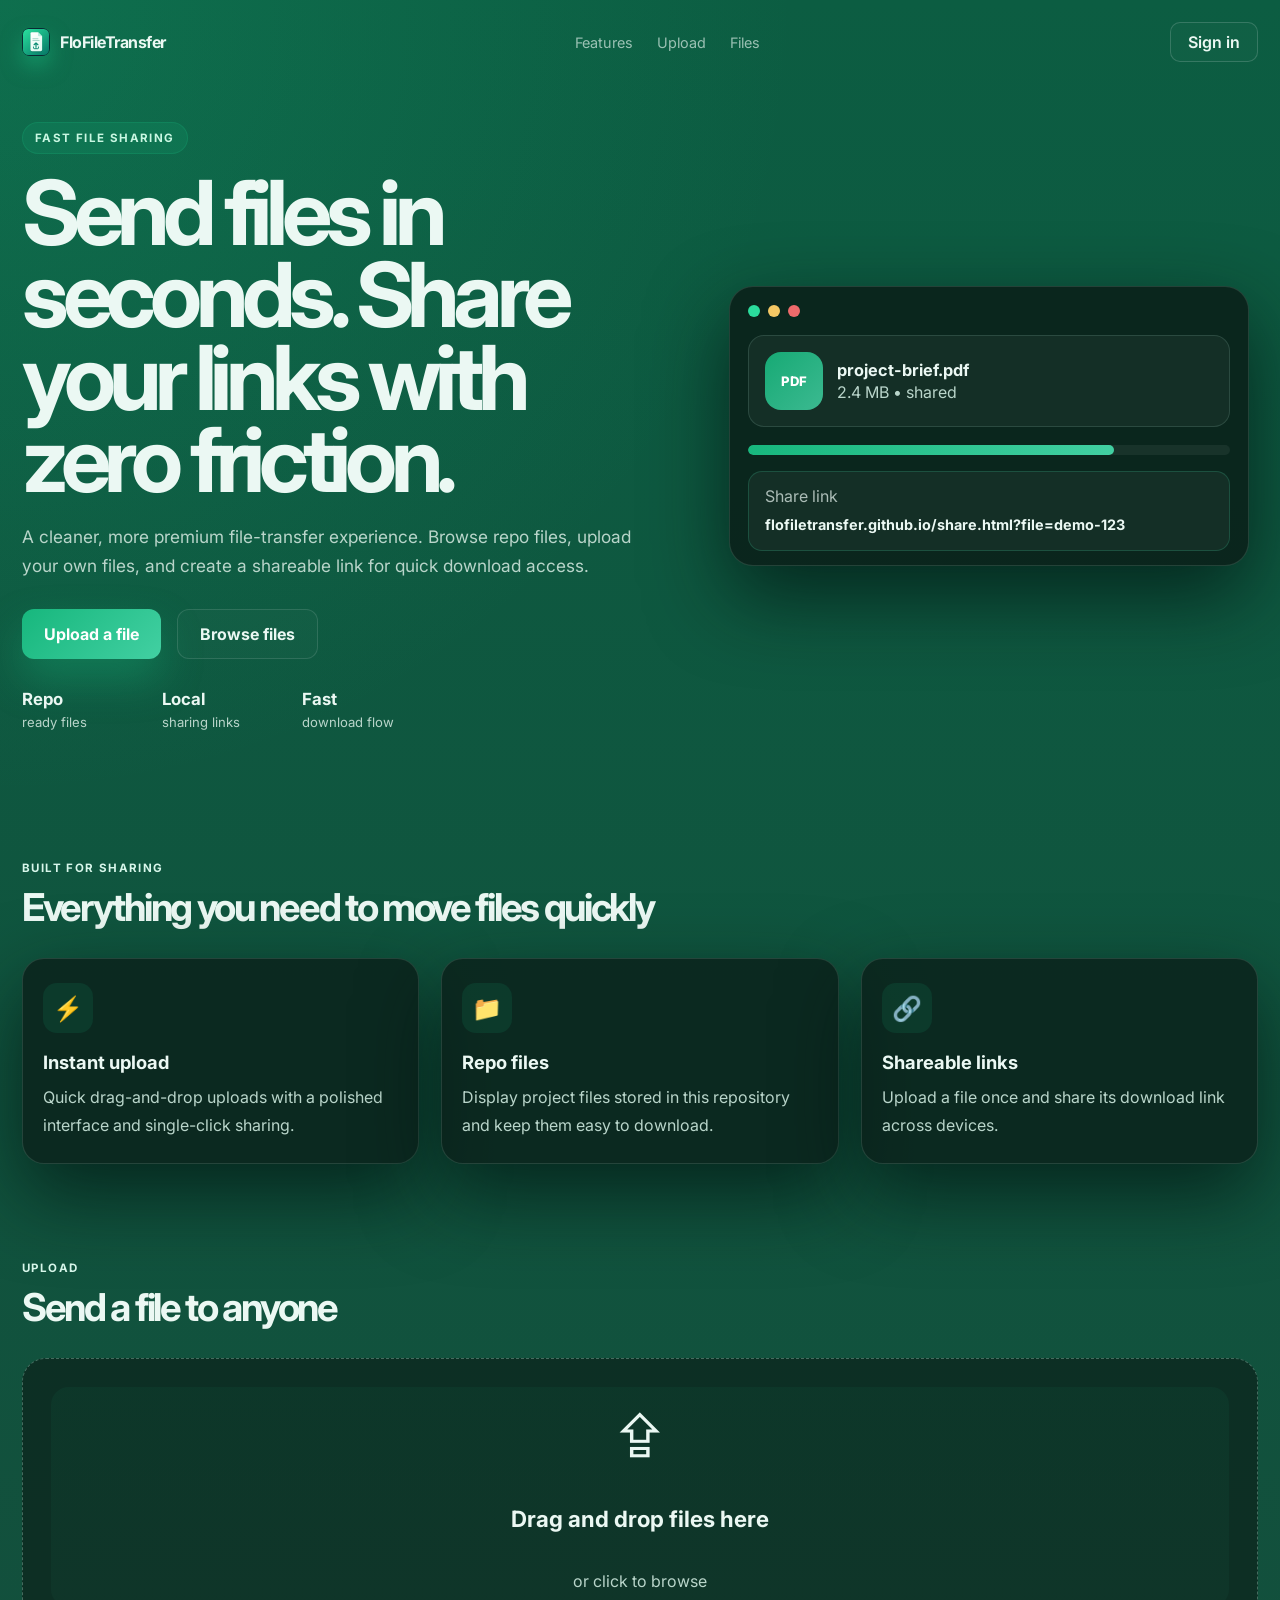
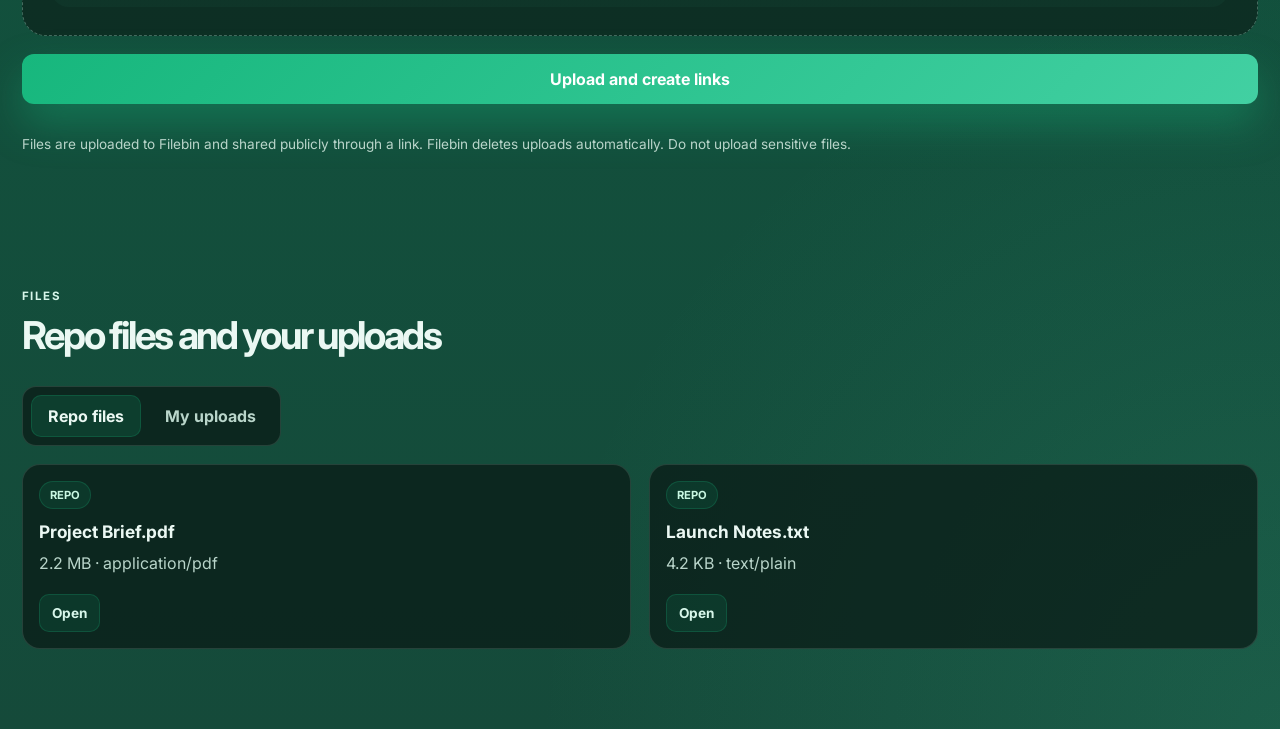
==== commit 28ae31fe: "Add role administration and profile dashboard" ====
--- a/index.html
+++ b/index.html
@@ -11,7 +11,7 @@
     <link href="https://fonts.googleapis.com/css2?family=Inter:wght@400;500;600;700;800&display=swap" rel="stylesheet" />
     <link rel="stylesheet" href="./styles.css" />
   </head>
-  <body>
+  <body class="home-page">
     <div class="bg-orb orb-1"></div>
     <div class="bg-orb orb-2"></div>
 
@@ -59,9 +59,10 @@
         <strong id="profile-upload-count">0 files · 0 B</strong>
       </div>
       <button type="button" class="profile-link" id="profile-details-btn">Account details</button>
-      <button type="button" class="profile-link" id="profile-dashboard-btn">Personal dashboard</button>
-      <button type="button" class="profile-link" id="profile-settings-btn">Personal settings</button>
-      <button type="button" class="profile-link" id="profile-uploads-btn">View my uploads</button>
+      <a class="profile-link hidden" id="admin-menu-link" href="./dashboard/#admin">Admin panel</a>
+      <a class="profile-link" href="./dashboard/#dashboard">Personal dashboard</a>
+      <a class="profile-link" href="./dashboard/#settings">Personal settings</a>
+      <a class="profile-link" href="./dashboard/#files">View my uploads</a>
       <button id="logout-btn" class="profile-link danger">Sign out</button>
     </div>
 
@@ -245,78 +246,14 @@
           <button class="tab" data-tab="uploaded">My uploads</button>
         </div>
 
-        <div id="upload-tools" class="upload-tools hidden">
-          <label>Search <input id="upload-search" type="search" placeholder="Search filenames" /></label>
-          <label>Sort by
-            <select id="upload-sort">
-              <option value="date-desc">Newest first</option>
-              <option value="date-asc">Oldest first</option>
-              <option value="name-asc">Name A–Z</option>
-              <option value="name-desc">Name Z–A</option>
-              <option value="size-desc">Largest first</option>
-              <option value="size-asc">Smallest first</option>
-            </select>
-          </label>
-          <label>Tag <select id="upload-tag-filter"><option value="">All tags</option></select></label>
-          <label class="check-label"><input id="favorites-only" type="checkbox" /> Favorites</label>
-          <div class="export-actions">
-            <button type="button" class="secondary-btn compact-btn" id="export-json">Export JSON</button>
-            <button type="button" class="secondary-btn compact-btn" id="export-csv">Export CSV</button>
-          </div>
-          <p class="local-storage-note">History, tags, favorites, and notes are stored in this browser for the current account and do not sync across devices. Removing a history entry does not delete the public file from Filebin.</p>
-        </div>
-
         <div id="repo-list" class="file-list active"></div>
         <div id="uploaded-list" class="file-list"></div>
       </section>
-
-      <section id="dashboard" class="dashboard-section hidden" aria-labelledby="dashboard-title">
-        <div class="section-title">
-          <span>Your workspace</span>
-          <h2 id="dashboard-title">Personal dashboard</h2>
-        </div>
-        <div class="dashboard-identity">
-          <img id="dashboard-avatar" class="dashboard-avatar" alt="" />
-          <div><strong id="dashboard-name"></strong><span id="dashboard-email"></span></div>
-        </div>
-        <div class="dashboard-stats">
-          <article><span>Uploads</span><strong id="dashboard-count">0</strong></article>
-          <article><span>Total file size (from metadata)</span><strong id="dashboard-size">0 B</strong></article>
-          <article><span>Favorites</span><strong id="dashboard-favorites">0</strong></article>
-        </div>
-        <div class="dashboard-columns">
-          <article class="dashboard-card"><h3>Recent uploads</h3><div id="dashboard-recent"></div></article>
-          <article class="dashboard-card"><h3>Favorite files</h3><div id="dashboard-favorite-list"></div></article>
-        </div>
-        <div class="dashboard-shortcuts">
-          <a class="primary-btn" href="#upload">Upload files</a>
-          <button type="button" class="secondary-btn" id="dashboard-history-btn">Manage upload history</button>
-          <a class="secondary-btn" href="#settings">Personal settings</a>
-        </div>
-      </section>
-
-      <section id="settings" class="settings-section hidden" aria-labelledby="settings-title">
-        <div class="section-title"><span>Personal settings</span><h2 id="settings-title">Your preferences</h2></div>
-        <div class="settings-card">
-          <label>Default upload history view
-            <select id="setting-default-view"><option value="repo">Repo files</option><option value="uploaded">My uploads</option></select>
-          </label>
-          <label>Default sorting
-            <select id="setting-sort"><option value="date-desc">Newest first</option><option value="date-asc">Oldest first</option><option value="name-asc">Name A–Z</option><option value="name-desc">Name Z–A</option><option value="size-desc">Largest first</option><option value="size-asc">Smallest first</option></select>
-          </label>
-          <label>Simultaneous uploads
-            <select id="setting-concurrency"><option value="1">One at a time</option><option value="2">Two at a time</option><option value="3">Three at a time</option></select>
-          </label>
-          <label class="check-label"><input id="setting-show-size" type="checkbox" /> Show file sizes in upload history</label>
-          <p class="settings-note">Upload size limits are enforced by Filebin. Upload progress is shown as an in-progress state because the Filebin upload request does not expose byte-level progress through this page’s API.</p>
-          <button type="button" class="secondary-btn" id="reset-settings">Reset personal settings</button>
-          <p id="settings-feedback" class="account-feedback" role="status" aria-live="polite"></p>
-        </div>
-      </section>
     </main>
 
     <script src="https://cdn.auth0.com/js/auth0-spa-js/2.18/auth0-spa-js.production.js"></script>
-    <script src="./auth.js"></script>
+    <script src="./auth.js?v=worker-audience-consent"></script>
+    <script src="./role-admin.js"></script>
     <script src="./app.js"></script>
   </body>
 </html>
--- a/styles.css
+++ b/styles.css
@@ -9,6 +9,10 @@
   --muted: #b9d5ca;
   --green-1: #17b77d;
   --green-2: #42d0a2;
+  --gradient-glow-start: rgba(35, 193, 140, 0.18);
+  --gradient-glow-end: rgba(35, 193, 140, 0.12);
+  --gradient-base-start: var(--bg);
+  --gradient-base-end: #031611;
   --shadow: 0 30px 80px rgba(1, 18, 15, 0.7);
 }
 
@@ -25,9 +29,9 @@
   min-height: 100vh;
   font-family: "Inter", sans-serif;
   background:
-    radial-gradient(circle at top left, rgba(35, 193, 140, 0.18), transparent 30%),
-    radial-gradient(circle at bottom right, rgba(35, 193, 140, 0.12), transparent 28%),
-    linear-gradient(180deg, var(--bg) 0%, #031611 100%);
+    radial-gradient(circle at top left, var(--gradient-glow-start), transparent 30%),
+    radial-gradient(circle at bottom right, var(--gradient-glow-end), transparent 28%),
+    linear-gradient(180deg, var(--gradient-base-start) 0%, var(--gradient-base-end) 100%);
   color: var(--text);
 }
 
@@ -292,6 +296,7 @@
   padding: 10px 8px;
   border-radius: 8px;
   cursor: pointer;
+  text-decoration: none;
 }
 
 .profile-link:hover {
@@ -841,6 +846,59 @@
   border-radius: 50%;
   object-fit: cover;
   background: linear-gradient(135deg, var(--green-1), var(--green-2));
+}
+
+.dashboard-account-details {
+  display: grid;
+  grid-template-columns: repeat(3, minmax(0, 1fr));
+  gap: 12px;
+  margin: 18px 0;
+}
+
+.dashboard-account-details > div {
+  min-width: 0;
+  padding: 14px 16px;
+  border: 1px solid var(--border);
+  border-radius: 14px;
+  background: rgba(11, 26, 21, 0.52);
+}
+
+.dashboard-account-details dt {
+  color: var(--muted);
+  font-size: 0.82rem;
+}
+
+.dashboard-account-details dd {
+  margin: 6px 0 0;
+  overflow-wrap: anywhere;
+  font-weight: 600;
+}
+
+.home-page .file-personal-details,
+.home-page .favorite-button,
+.home-page .danger-button,
+.home-page .share-url-text {
+  display: none;
+}
+
+.dashboard-page .hero,
+.dashboard-page #features,
+.dashboard-page #upload {
+  display: none;
+}
+
+.dashboard-page #files {
+  margin-top: 36px;
+}
+
+.dashboard-page #repo-list,
+.dashboard-page .tab[data-tab="repo"] {
+  display: none;
+}
+
+.dashboard-page .dashboard-guest:not(.hidden) {
+  display: block;
+  margin-top: 72px;
 }
 
 .dashboard-identity strong,
@@ -996,6 +1054,236 @@
   line-height: 1.6;
 }
 
+.design-setting {
+  display: grid;
+  gap: 14px;
+  padding: 16px;
+  border: 1px solid var(--border);
+  border-radius: 14px;
+  background: rgba(3, 22, 17, 0.35);
+}
+
+.design-setting > div:first-child p {
+  margin-top: 5px;
+}
+
+.gradient-preview {
+  min-height: 72px;
+  border: 1px solid rgba(255, 255, 255, 0.22);
+  border-radius: 12px;
+  box-shadow: inset 0 1px rgba(255, 255, 255, 0.12);
+}
+
+.gradient-color-controls {
+  display: grid;
+  grid-template-columns: repeat(2, minmax(0, 1fr));
+  gap: 12px;
+}
+
+.settings-card .color-setting {
+  display: flex;
+  align-items: center;
+  justify-content: space-between;
+  gap: 10px;
+  min-height: 50px;
+  padding: 8px 10px;
+  border: 1px solid var(--border);
+  border-radius: 10px;
+  background: rgba(3, 22, 17, 0.55);
+}
+
+.color-setting input[type="color"] {
+  width: 42px;
+  height: 34px;
+  padding: 3px;
+  border: 1px solid var(--border);
+  border-radius: 8px;
+  background: transparent;
+  cursor: pointer;
+}
+
+.beta-preview-card {
+  margin-top: 16px;
+  border-color: rgba(66, 208, 162, 0.35);
+  background: linear-gradient(135deg, rgba(23, 183, 125, 0.12), rgba(11, 26, 21, 0.76));
+}
+
+.beta-preview-card h2 {
+  margin: 6px 0;
+  font-size: 1.2rem;
+}
+
+.beta-preview-card p {
+  margin: 0;
+  color: var(--muted);
+  line-height: 1.6;
+}
+
+.admin-section {
+  max-width: 1040px;
+  margin: 56px auto;
+}
+
+.admin-notice {
+  margin: 14px 0;
+  padding: 12px 14px;
+  border: 1px solid var(--border);
+  border-radius: 12px;
+  color: var(--muted);
+  background: rgba(11, 26, 21, 0.72);
+}
+
+.admin-notice[data-kind="success"] {
+  border-color: rgba(66, 208, 162, 0.45);
+  color: #a9f3d7;
+}
+
+.admin-notice[data-kind="error"],
+.admin-notice[data-kind="warning"] {
+  border-color: rgba(255, 190, 99, 0.45);
+  color: #ffd49a;
+}
+
+.admin-grid {
+  display: grid;
+  grid-template-columns: repeat(2, minmax(0, 1fr));
+  align-items: start;
+  gap: 16px;
+}
+
+.admin-card {
+  max-width: none;
+  margin-top: 0;
+}
+
+.admin-card h3,
+.admin-role-item h4 {
+  margin: 0;
+}
+
+.admin-card > .settings-note {
+  margin: 6px 0 14px;
+}
+
+.admin-card form {
+  display: grid;
+  gap: 12px;
+}
+
+.admin-card input:not([type="checkbox"]) {
+  width: 100%;
+  min-height: 42px;
+  padding: 9px 11px;
+  border: 1px solid var(--border);
+  border-radius: 9px;
+  background: rgba(3, 22, 17, 0.85);
+  color: var(--text);
+  font: inherit;
+}
+
+.permission-picker {
+  min-width: 0;
+  margin: 0;
+  padding: 12px;
+  border: 1px solid var(--border);
+  border-radius: 12px;
+}
+
+.permission-picker legend {
+  padding: 0 5px;
+  color: var(--muted);
+}
+
+.permission-options,
+.admin-role-list,
+.admin-user-list {
+  display: grid;
+  gap: 10px;
+}
+
+.permission-option {
+  display: flex;
+  align-items: flex-start;
+  gap: 9px;
+  padding: 9px;
+  border-radius: 9px;
+  background: rgba(3, 22, 17, 0.45);
+}
+
+.permission-option span,
+.permission-option small {
+  display: block;
+}
+
+.permission-option small {
+  margin-top: 3px;
+  color: var(--muted);
+  line-height: 1.45;
+}
+
+.admin-users-card {
+  margin-top: 16px;
+}
+
+.admin-role-item,
+.admin-user-row {
+  min-width: 0;
+  padding: 14px;
+  border: 1px solid var(--border);
+  border-radius: 12px;
+  background: rgba(3, 22, 17, 0.42);
+}
+
+.admin-role-item p {
+  margin: 6px 0 0;
+  color: var(--muted);
+  line-height: 1.5;
+}
+
+.admin-role-item .permission-summary {
+  color: var(--text);
+  font-size: 0.84rem;
+}
+
+.admin-user-row {
+  display: grid;
+  grid-template-columns: minmax(150px, 1fr) minmax(180px, 1.3fr) auto;
+  align-items: center;
+  gap: 14px;
+}
+
+.admin-user-identity strong,
+.admin-user-identity span {
+  display: block;
+  overflow-wrap: anywhere;
+}
+
+.admin-user-identity span {
+  margin-top: 4px;
+  color: var(--muted);
+  font-size: 0.82rem;
+}
+
+.admin-user-role-choices {
+  display: flex;
+  flex-wrap: wrap;
+  gap: 8px 12px;
+}
+
+.admin-user-role-choices label {
+  display: inline-flex;
+  align-items: center;
+  gap: 6px;
+  color: var(--muted);
+  font-size: 0.84rem;
+}
+
+.admin-card button:disabled,
+.admin-card input:disabled {
+  cursor: not-allowed;
+  opacity: 0.55;
+}
+
 .compact-btn {
   min-height: 36px;
   padding: 7px 10px;
@@ -1087,7 +1375,13 @@
 
 @media (max-width: 700px) {
   .dashboard-stats,
-  .dashboard-columns {
+  .dashboard-columns,
+  .dashboard-account-details {
+    grid-template-columns: 1fr;
+  }
+
+  .admin-grid,
+  .admin-user-row {
     grid-template-columns: 1fr;
   }
 
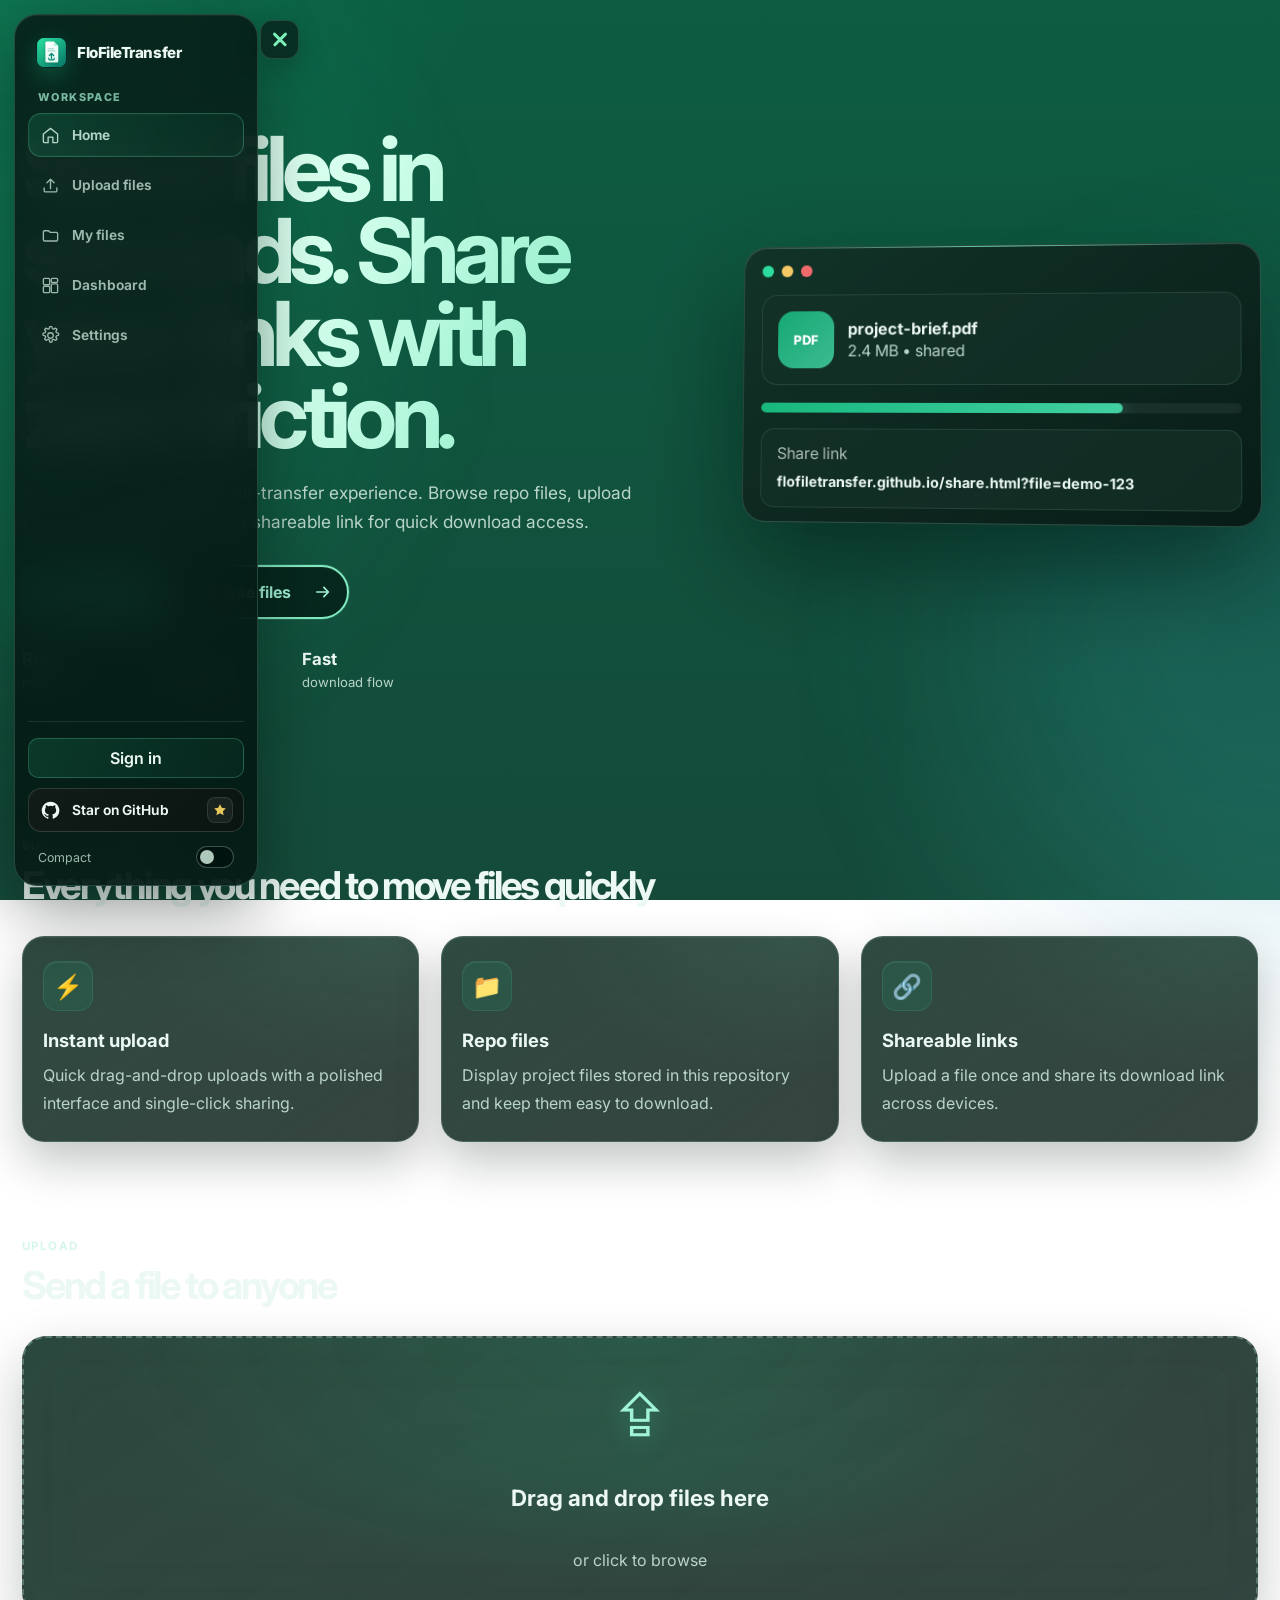
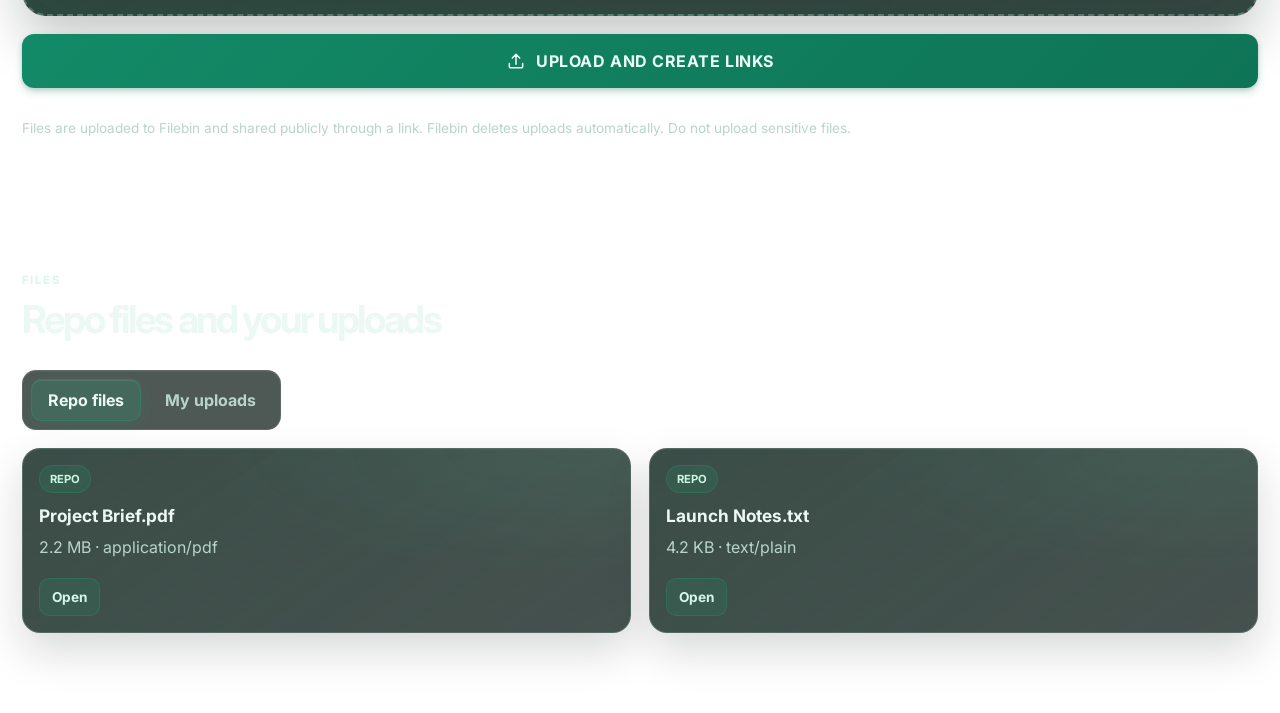
==== commit e7ab4685: "Harden shared-file links and label self-reported sender - Stop embedding editable sender name/roles " ====
--- a/index.html
+++ b/index.html
@@ -9,9 +9,9 @@
     <link rel="preconnect" href="https://fonts.googleapis.com" />
     <link rel="preconnect" href="https://fonts.gstatic.com" crossorigin />
     <link href="https://fonts.googleapis.com/css2?family=Inter:wght@400;500;600;700;800&display=swap" rel="stylesheet" />
-    <link rel="stylesheet" href="./styles.css" />
+    <link rel="stylesheet" href="./styles.css?v=20261011-html-web-share" />
   </head>
-  <body class="home-page">
+  <body class="home-page has-sidebar">
     <div class="bg-orb orb-1"></div>
     <div class="bg-orb orb-2"></div>
 
@@ -63,7 +63,7 @@
       <a class="profile-link" href="./dashboard/#dashboard">Personal dashboard</a>
       <a class="profile-link" href="./dashboard/#settings">Personal settings</a>
       <a class="profile-link" href="./dashboard/#files">View my uploads</a>
-      <button id="logout-btn" class="profile-link danger">Sign out</button>
+      <button id="logout-btn" class="profile-link danger logout-action" aria-label="Sign out" title="Sign out"><span class="logout-sign" aria-hidden="true"><svg viewBox="0 0 24 24"><path d="M10 17l5-5-5-5M15 12H3m9-7h6a2 2 0 0 1 2 2v10a2 2 0 0 1-2 2h-6"/></svg></span><span class="logout-label">Sign out</span></button>
     </div>
 
     <div id="account-modal" class="modal hidden">
@@ -104,23 +104,57 @@
       </section>
     </div>
 
-    <header class="topbar">
-      <div class="brand">
-        <img class="brand-mark" src="./flofiletransfer-icon.svg" alt="" />
+    <aside id="app-sidebar" class="app-sidebar" aria-label="Main navigation">
+      <a class="sidebar-brand" href="./" aria-label="FloFileTransfer home">
+        <img src="./flofiletransfer-icon.svg" alt="" />
         <span>FloFileTransfer</span>
+      </a>
+      <span class="sidebar-label">Workspace</span>
+      <nav class="sidebar-nav" aria-label="Workspace">
+        <a class="sidebar-link active" href="./" aria-current="page" title="Home">
+          <svg viewBox="0 0 24 24" aria-hidden="true"><path d="m3 10 9-7 9 7v10a1 1 0 0 1-1 1h-5v-7H9v7H4a1 1 0 0 1-1-1V10Z" /></svg><span>Home</span>
+        </a>
+        <a class="sidebar-link" href="#upload" title="Upload files">
+          <svg viewBox="0 0 24 24" aria-hidden="true"><path d="M12 16V4m0 0L7.5 8.5M12 4l4.5 4.5M4 15v4a1 1 0 0 0 1 1h14a1 1 0 0 0 1-1v-4" /></svg><span>Upload files</span>
+        </a>
+        <a class="sidebar-link" href="#files" title="Browse files">
+          <svg viewBox="0 0 24 24" aria-hidden="true"><path d="M3 7.5A1.5 1.5 0 0 1 4.5 6h5l2 2h8A1.5 1.5 0 0 1 21 9.5v8a1.5 1.5 0 0 1-1.5 1.5h-15A1.5 1.5 0 0 1 3 17.5v-10Z" /></svg><span>My files</span>
+        </a>
+        <a class="sidebar-link" href="./dashboard/#dashboard" title="Dashboard">
+          <svg viewBox="0 0 24 24" aria-hidden="true"><rect x="3" y="3" width="8" height="8" rx="1.5"/><rect x="13" y="3" width="8" height="5" rx="1.5"/><rect x="13" y="10" width="8" height="11" rx="1.5"/><rect x="3" y="13" width="8" height="8" rx="1.5"/></svg><span>Dashboard</span>
+        </a>
+        <a class="sidebar-link" href="./dashboard/#settings" title="Settings">
+          <svg viewBox="0 0 24 24" aria-hidden="true"><path d="M12 15.5a3.5 3.5 0 1 0 0-7 3.5 3.5 0 0 0 0 7Z"/><path d="m19.4 15 .1.1a1.7 1.7 0 0 1-2.4 2.4l-.1-.1a1.7 1.7 0 0 0-2.9 1.2v.2a1.7 1.7 0 0 1-3.4 0v-.2a1.7 1.7 0 0 0-2.9-1.2l-.1.1a1.7 1.7 0 0 1-2.4-2.4l.1-.1a1.7 1.7 0 0 0-1.2-2.9H4a1.7 1.7 0 0 1 0-3.4h.2a1.7 1.7 0 0 0 1.2-2.9l-.1-.1a1.7 1.7 0 0 1 2.4-2.4l.1.1a1.7 1.7 0 0 0 2.9-1.2V2a1.7 1.7 0 0 1 3.4 0v.2a1.7 1.7 0 0 0 2.9 1.2l.1-.1a1.7 1.7 0 0 1 2.4 2.4l-.1.1a1.7 1.7 0 0 0 1.2 2.9h.2a1.7 1.7 0 0 1 0 3.4h-.2a1.7 1.7 0 0 0-1.2 2.9Z"/></svg><span>Settings</span>
+        </a>
+        <a class="sidebar-link hidden" id="sidebar-admin-link" href="./dashboard/#admin" title="Admin panel">
+          <svg viewBox="0 0 24 24" aria-hidden="true"><path d="M12 3 20 6v5c0 5-3.4 8.2-8 10-4.6-1.8-8-5-8-10V6l8-3Z"/><path d="m9 12 2 2 4-4"/></svg><span>Admin panel</span>
+        </a>
+      </nav>
+      <div class="sidebar-bottom">
+        <div class="sidebar-auth-actions">
+          <button id="auth-toggle-btn" class="auth-toggle-btn" type="button" title="Sign in">Sign in</button>
+          <button id="profile-toggle-btn" class="profile-toggle-btn hidden" type="button" aria-label="Open profile menu" title="Open profile menu">
+            <img id="user-avatar" src="" alt="User" class="user-avatar">
+            <span class="sidebar-user">
+              <span id="sidebar-user-name" class="sidebar-user-name"></span>
+              <span id="sidebar-user-nick" class="sidebar-user-nick"></span>
+              <span id="sidebar-user-roles" class="sidebar-user-roles hidden" aria-label="Your roles"></span>
+            </span>
+          </button>
+        </div>
+        <a class="sidebar-star" href="https://github.com/maxipaul0910-blip/file-transfer-by-maxi" target="_blank" rel="noopener noreferrer" title="Star FloFileTransfer on GitHub">
+          <span class="sidebar-star-shine" aria-hidden="true"></span><svg class="sidebar-github-mark" viewBox="0 0 24 24" aria-hidden="true"><path d="M12 .9a11.1 11.1 0 0 0-3.51 21.63c.55.1.76-.24.76-.53v-2.08c-3.1.68-3.76-1.32-3.76-1.32-.5-1.29-1.24-1.63-1.24-1.63-1.02-.7.08-.68.08-.68 1.13.08 1.73 1.16 1.73 1.16 1 1.72 2.63 1.22 3.27.94.1-.73.39-1.22.71-1.51-2.47-.28-5.06-1.24-5.06-5.5 0-1.22.44-2.21 1.16-2.99-.12-.29-.5-1.45.11-3.02 0 0 .95-.3 3.05 1.14a10.6 10.6 0 0 1 5.55 0c2.1-1.44 3.05-1.14 3.05-1.14.61 1.57.23 2.73.11 3.02.72.78 1.16 1.77 1.16 2.99 0 4.27-2.6 5.22-5.08 5.5.4.35.75 1.02.75 2.06V22c0 .3.2.64.76.53A11.1 11.1 0 0 0 12 .9Z"/></svg><span>Star on GitHub</span><span class="sidebar-star-count" aria-hidden="true"><svg viewBox="0 0 24 24"><path d="m12 2 3.1 6.3 6.9 1-5 4.9 1.2 6.8-6.2-3.3-6.2 3.3L7 14.2 2 9.3l6.9-1L12 2Z"/></svg></span>
+        </a>
+        <label class="sidebar-compact-row" title="Use a compact sidebar">
+          <span class="sidebar-compact-label">Compact</span>
+          <input id="sidebar-compact-toggle" type="checkbox" aria-label="Compact sidebar" />
+          <span class="sidebar-switch-track" aria-hidden="true"><span></span></span>
+        </label>
       </div>
-      <nav>
-        <a href="#features">Features</a>
-        <a href="#upload">Upload</a>
-        <a href="#files">Files</a>
-      </nav>
-      <div class="topbar-actions">
-        <button id="auth-toggle-btn" class="auth-toggle-btn">Sign in</button>
-        <button id="profile-toggle-btn" class="profile-toggle-btn hidden">
-          <img id="user-avatar" src="" alt="User" class="user-avatar">
-        </button>
-      </div>
-    </header>
+    </aside>
+    <button id="sidebar-backdrop" class="sidebar-backdrop" type="button" aria-label="Close navigation"></button>
+
+    <button id="sidebar-open-btn" class="sidebar-open-btn" type="button" aria-label="Open navigation" aria-controls="app-sidebar" aria-expanded="false"><span></span><span></span><span></span></button>
 
     <main class="container">
       <section class="hero">
@@ -134,7 +168,12 @@
 
           <div class="cta-row">
             <a class="primary-btn" href="#upload">Upload a file</a>
-            <a class="secondary-btn" href="#files">Browse files</a>
+            <a class="secondary-btn uiverse-button" href="#files">
+              <span class="uiverse-button-text">Browse files</span>
+              <span class="uiverse-button-circle" aria-hidden="true"></span>
+              <svg class="uiverse-arrow uiverse-arrow-right" viewBox="0 0 24 24" fill="none" aria-hidden="true"><path d="M4.5 12h14m0 0-5.5-5.5M18.5 12 13 17.5" stroke="currentColor" stroke-width="2" stroke-linecap="round" stroke-linejoin="round" /></svg>
+              <svg class="uiverse-arrow uiverse-arrow-left" viewBox="0 0 24 24" fill="none" aria-hidden="true"><path d="M4.5 12h14m0 0-5.5-5.5M18.5 12 13 17.5" stroke="currentColor" stroke-width="2" stroke-linecap="round" stroke-linejoin="round" /></svg>
+            </a>
           </div>
 
           <div class="stats">
@@ -224,7 +263,18 @@
             </div>
           </label>
 
-          <button type="submit" class="primary-btn wide">Upload and create links</button>
+          <div id="file-preview" class="file-preview hidden" aria-live="polite">
+            <div class="file-preview-head">
+              <span id="file-preview-summary" class="file-preview-summary"></span>
+              <button type="button" id="file-preview-clear" class="file-preview-clear">Clear all</button>
+            </div>
+            <ul id="file-preview-list" class="file-preview-list"></ul>
+          </div>
+
+          <button type="submit" class="primary-btn wide uiverse-upload-btn">
+            <svg viewBox="0 0 24 24" fill="none" aria-hidden="true"><path d="M12 16V4m0 0L7.5 8.5M12 4l4.5 4.5M4 15v4a1 1 0 0 0 1 1h14a1 1 0 0 0 1-1v-4" stroke="currentColor" stroke-width="1.8" stroke-linecap="round" stroke-linejoin="round" /></svg>
+            <span>Upload and create links</span>
+          </button>
           <p class="upload-disclosure">
             Files are uploaded to Filebin and shared publicly through a link. Filebin deletes uploads automatically.
             Do not upload sensitive files.
@@ -253,7 +303,7 @@
 
     <script src="https://cdn.auth0.com/js/auth0-spa-js/2.18/auth0-spa-js.production.js"></script>
     <script src="./auth.js?v=worker-audience-consent"></script>
-    <script src="./role-admin.js"></script>
-    <script src="./app.js"></script>
+    <script src="./role-admin.js?v=20261011-nicknames-roles"></script>
+    <script src="./app.js?v=20261011-feedback-tdz-fix"></script>
   </body>
 </html>
--- a/styles.css
+++ b/styles.css
@@ -661,6 +661,54 @@
   gap: 18px;
 }
 
+.sender-nickname-control {
+  display:grid;
+  gap:8px;
+  padding:16px 18px;
+  border:1px solid rgba(139,181,167,.2);
+  border-radius:16px;
+  background:rgba(8,30,24,.72);
+  color:var(--text);
+  font-size:.9rem;
+  font-weight:700;
+}
+.sender-nickname-control input {
+  width:100%;
+  min-height:44px;
+  border:1px solid var(--border);
+  border-radius:10px;
+  padding:10px 12px;
+  background:rgba(3,22,17,.85);
+  color:var(--text);
+}
+.sender-nickname-control input::placeholder { color:#8da99c; }
+.sender-nickname-note { color:var(--muted); font-size:.78rem; font-weight:400; line-height:1.5; }
+
+.profile-name-setting {
+  display: grid;
+  gap: 9px;
+  padding: 18px;
+  margin-bottom: 18px;
+  border: 1px solid rgba(139,181,167,.2);
+  border-radius: 16px;
+  background: rgba(8,30,24,.72);
+}
+.profile-name-setting > label { font-weight: 700; }
+.profile-name-setting .settings-note { margin: 0; }
+.profile-name-controls { display: flex; flex-wrap: wrap; gap: 10px; }
+.profile-name-controls input {
+  flex: 1 1 220px;
+  min-width: 0;
+  min-height: 44px;
+  padding: 10px 12px;
+  border: 1px solid var(--border);
+  border-radius: 10px;
+  background: rgba(3,22,17,.85);
+  color: var(--text);
+}
+.profile-name-controls input::placeholder { color: #8da99c; }
+.profile-name-setting .account-feedback { min-height: 1em; margin: 0; }
+
 .dropzone {
   display: block;
   width: 100%;
@@ -971,6 +1019,20 @@
 .dashboard-file-row a {
   color: var(--green-2);
   font-weight: 700;
+}
+
+.dashboard-file-row a.dashboard-file-web {
+  margin-left: 12px;
+  padding: 4px 10px;
+  border: 1px solid rgba(110, 229, 177, 0.32);
+  border-radius: 8px;
+  background: rgba(34, 179, 126, 0.12);
+  white-space: nowrap;
+}
+
+.dashboard-file-row a.dashboard-file-web:hover {
+  background: rgba(34, 179, 126, 0.22);
+  border-color: rgba(130, 245, 199, 0.45);
 }
 
 .dashboard-shortcuts,
@@ -1334,12 +1396,31 @@
   padding: 8px 4px;
 }
 
+.file-preview {
+  margin-top: 12px;
+  padding: 12px 14px;
+  border: 1px solid var(--border);
+  border-radius: 12px;
+  background: rgba(11, 26, 21, 0.55);
+}
+.file-preview-head { display:flex; align-items:center; justify-content:space-between; gap:12px; margin-bottom:8px; }
+.file-preview-summary { font-size:.86rem; font-weight:700; color:var(--green-2); }
+.file-preview-clear { border:0; background:transparent; color:var(--muted,#8fb3a6); font-size:.8rem; font-weight:600; cursor:pointer; padding:2px 4px; }
+.file-preview-clear:hover { color:#ff9d9d; }
+.file-preview-list { list-style:none; margin:0; padding:0; display:grid; gap:8px; max-height:260px; overflow-y:auto; }
+.file-preview-item { display:grid; grid-template-columns:auto minmax(0,1fr) auto; align-items:center; gap:12px; padding:8px 10px; border:1px solid var(--border); border-radius:10px; background:rgba(9,20,16,0.5); }
+.file-preview-thumb { display:grid; place-items:center; width:40px; height:40px; border-radius:9px; font-size:.66rem; font-weight:800; letter-spacing:.02em; color:#041c17; background:linear-gradient(135deg,var(--green-2),var(--green-1,#4bcc9a)); }
+.file-preview-info { display:grid; gap:2px; min-width:0; }
+.file-preview-name { font-weight:600; overflow-wrap:anywhere; }
+.file-preview-meta { font-size:.76rem; color:var(--muted,#8fb3a6); }
+.file-preview-remove { width:28px; height:28px; border-radius:50%; border:1px solid var(--border); background:rgba(255,255,255,.02); color:var(--muted,#8fb3a6); font-size:1.1rem; line-height:1; cursor:pointer; transition:color 140ms ease,border-color 140ms ease,background 140ms ease; }
+.file-preview-remove:hover { color:#ff9d9d; border-color:rgba(255,120,120,.5); background:rgba(255,90,90,.08); }
+
 .upload-queue {
   display: grid;
   gap: 8px;
   margin-top: 10px;
 }
-
 .upload-queue-row {
   display: grid;
   grid-template-columns: minmax(0, 1fr) auto auto;
@@ -1432,3 +1513,808 @@
     flex-direction: column;
   }
 }
+
+/* Site-wide visual polish and motion */
+body {
+  position: relative;
+  isolation: isolate;
+  background-size: 100% 100%, 100% 100%, 100% 100%;
+  background-attachment: fixed;
+}
+
+.bg-orb {
+  position: fixed;
+  z-index: 0;
+  width: min(52vw, 620px);
+  aspect-ratio: 1;
+  border-radius: 50%;
+  filter: blur(105px);
+  opacity: 0.7;
+  pointer-events: none;
+  animation: orb-drift 18s ease-in-out infinite alternate;
+}
+
+.orb-1 {
+  top: 2vh;
+  left: -24vw;
+  background: rgba(23, 183, 125, 0.29);
+}
+
+.orb-2 {
+  right: -24vw;
+  bottom: -6vh;
+  background: rgba(48, 155, 188, 0.22);
+  animation-delay: -9s;
+}
+
+.container {
+  position: relative;
+  z-index: 1;
+}
+
+.topbar {
+  padding-top: 20px;
+}
+
+.brand {
+  transition: opacity 180ms ease, transform 180ms ease;
+}
+
+.brand:hover {
+  opacity: 0.88;
+  transform: translateY(-1px);
+}
+
+.brand-mark {
+  box-shadow: 0 8px 22px rgba(23, 183, 125, 0.28);
+}
+
+nav a,
+.profile-link,
+.file-link,
+.tab {
+  transition: color 180ms ease, background-color 180ms ease, border-color 180ms ease, transform 180ms ease;
+}
+
+.auth-toggle-btn,
+.profile-toggle-btn,
+.modal-close,
+.auth-btn,
+.primary-btn,
+.secondary-btn,
+.file-link,
+.tab,
+.text-button {
+  transition: transform 180ms ease, border-color 180ms ease, background-color 180ms ease, box-shadow 180ms ease, color 180ms ease;
+}
+
+.auth-toggle-btn:hover,
+.secondary-btn:hover,
+.auth-btn:hover,
+.file-link:hover {
+  transform: translateY(-2px);
+  border-color: rgba(111, 232, 188, 0.42);
+  background-color: rgba(66, 208, 162, 0.075);
+}
+
+.profile-toggle-btn:hover {
+  border-color: rgba(111, 232, 188, 0.62);
+  box-shadow: 0 0 0 4px rgba(66, 208, 162, 0.1);
+}
+
+.primary-btn {
+  position: relative;
+  isolation: isolate;
+  overflow: hidden;
+  box-shadow: 0 14px 34px rgba(23, 183, 125, 0.24), inset 0 1px rgba(255, 255, 255, 0.22);
+}
+
+.primary-btn::after {
+  content: "";
+  position: absolute;
+  z-index: -1;
+  inset: -40% auto -40% -35%;
+  width: 24%;
+  transform: rotate(18deg);
+  background: linear-gradient(90deg, transparent, rgba(255, 255, 255, 0.26), transparent);
+  transition: left 500ms ease;
+}
+
+.primary-btn:hover {
+  transform: translateY(-2px);
+  box-shadow: 0 20px 42px rgba(23, 183, 125, 0.34), inset 0 1px rgba(255, 255, 255, 0.26);
+}
+
+.primary-btn:hover::after {
+  left: 120%;
+}
+
+.primary-btn:active,
+.secondary-btn:active,
+.auth-btn:active {
+  transform: translateY(0) scale(0.985);
+}
+
+.container > section {
+  animation: section-arrive 700ms cubic-bezier(0.2, 0.72, 0.25, 1) both;
+}
+
+.container > section:nth-child(2) { animation-delay: 70ms; }
+.container > section:nth-child(3) { animation-delay: 150ms; }
+.container > section:nth-child(4) { animation-delay: 230ms; }
+.container > section:nth-child(5) { animation-delay: 310ms; }
+
+.hero {
+  position: relative;
+  min-height: min(740px, calc(100svh - 76px));
+  gap: clamp(32px, 6vw, 88px);
+}
+
+.hero-copy {
+  max-width: 700px;
+}
+
+.hero-copy h1 {
+  background: linear-gradient(112deg, #f4fff9 9%, #d4ffed 46%, #77e9bd 100%);
+  -webkit-background-clip: text;
+  background-clip: text;
+  color: transparent;
+  text-wrap: balance;
+}
+
+.hero-copy .eyebrow {
+  box-shadow: inset 0 1px rgba(255, 255, 255, 0.08), 0 8px 24px rgba(23, 183, 125, 0.08);
+}
+
+.hero-panel {
+  perspective: 1100px;
+}
+
+.panel-card {
+  position: relative;
+  overflow: hidden;
+  border-color: rgba(139, 181, 167, 0.25);
+  background: linear-gradient(145deg, rgba(18, 48, 38, 0.94), rgba(7, 25, 20, 0.96));
+  box-shadow: 0 38px 100px rgba(1, 18, 15, 0.58), 0 0 70px rgba(23, 183, 125, 0.09), inset 0 1px rgba(255, 255, 255, 0.1);
+  transform: rotateY(-5deg) rotateX(2deg);
+  transition: transform 500ms cubic-bezier(0.2, 0.8, 0.2, 1), border-color 300ms ease, box-shadow 300ms ease;
+}
+
+.panel-card::before {
+  content: "";
+  position: absolute;
+  inset: 0 0 auto;
+  height: 1px;
+  background: linear-gradient(90deg, transparent, rgba(133, 255, 212, 0.75), transparent);
+}
+
+.panel-card:hover {
+  border-color: rgba(111, 232, 188, 0.42);
+  box-shadow: 0 44px 110px rgba(1, 18, 15, 0.65), 0 0 45px rgba(23, 183, 125, 0.08);
+  transform: rotateY(0) rotateX(0) translateY(-5px);
+}
+
+.file-row,
+.share-box {
+  background: rgba(20, 50, 41, 0.68);
+  border-color: rgba(139, 181, 167, 0.16);
+}
+
+.mini-progress span {
+  box-shadow: 0 0 18px rgba(66, 208, 162, 0.48);
+  animation: progress-glow 2.8s ease-in-out infinite alternate;
+}
+
+.features,
+.upload-panel,
+.files-section,
+.dashboard-section,
+.settings-section {
+  scroll-margin-top: 28px;
+}
+
+.section-title h2 {
+  text-wrap: balance;
+}
+
+.feature-grid article,
+.dashboard-stats article,
+.dashboard-card,
+.settings-card,
+.file-card,
+.dropzone,
+.upload-tools,
+.admin-role-item,
+.admin-user-row {
+  box-shadow: inset 0 1px rgba(255, 255, 255, 0.035), 0 18px 44px rgba(1, 18, 15, 0.16);
+  transition: transform 220ms ease, border-color 220ms ease, background-color 220ms ease, box-shadow 220ms ease;
+}
+
+.feature-grid article,
+.dashboard-stats article,
+.dashboard-card,
+.settings-card,
+.file-card {
+  background-image: linear-gradient(145deg, rgba(27, 58, 47, 0.38), rgba(6, 22, 18, 0.12));
+  border-color: rgba(139, 181, 167, 0.28);
+}
+
+.feature-grid article:hover,
+.dashboard-stats article:hover,
+.dashboard-card:hover,
+.settings-card:hover,
+.file-card:hover,
+.admin-role-item:hover {
+  transform: translateY(-4px);
+  border-color: rgba(93, 221, 174, 0.34);
+  box-shadow: inset 0 1px rgba(255, 255, 255, 0.06), 0 24px 54px rgba(1, 18, 15, 0.3);
+}
+
+.feature-grid article {
+  position: relative;
+  overflow: hidden;
+  background: linear-gradient(145deg, rgba(24, 54, 43, 0.9), rgba(9, 27, 21, 0.82));
+  box-shadow: inset 0 1px rgba(255, 255, 255, 0.055), 0 20px 46px rgba(1, 18, 15, 0.24);
+}
+
+.feature-icon {
+  border: 1px solid rgba(66, 208, 162, 0.15);
+  box-shadow: inset 0 1px rgba(255, 255, 255, 0.07);
+  transition: transform 220ms ease, background-color 220ms ease;
+}
+
+.feature-grid article:hover .feature-icon {
+  transform: translateY(-2px) rotate(-4deg);
+  background: rgba(23, 183, 125, 0.2);
+}
+
+.dropzone {
+  position: relative;
+  overflow: hidden;
+  border-width: 2px;
+  background: radial-gradient(ellipse at 50% 0%, rgba(23, 183, 125, 0.17), transparent 62%), linear-gradient(145deg, rgba(15, 43, 33, 0.88), rgba(7, 24, 19, 0.82));
+  box-shadow: inset 0 0 70px rgba(23, 183, 125, 0.055), 0 22px 54px rgba(1, 18, 15, 0.24);
+}
+
+.dropzone:hover,
+.dropzone:focus-within {
+  border-color: rgba(111, 232, 188, 0.7);
+  background-color: rgba(23, 183, 125, 0.075);
+  box-shadow: inset 0 0 44px rgba(23, 183, 125, 0.07), 0 18px 44px rgba(1, 18, 15, 0.22);
+}
+
+.dropzone-inner {
+  background: radial-gradient(ellipse at center, rgba(23, 183, 125, 0.085), rgba(66, 208, 162, 0.018) 66%);
+}
+
+.dashboard-page .hero-copy h1 {
+  font-size: clamp(3.4rem, 6.2vw, 6.5rem);
+}
+
+.dashboard-page .settings-section,
+.dashboard-page .dashboard-section {
+  padding: clamp(18px, 3vw, 30px);
+  border: 1px solid rgba(139, 181, 167, 0.17);
+  border-radius: 26px;
+  background: linear-gradient(145deg, rgba(16, 42, 33, 0.48), rgba(5, 21, 17, 0.24));
+  box-shadow: inset 0 1px rgba(255, 255, 255, 0.035), 0 26px 70px rgba(1, 18, 15, 0.16);
+}
+
+.upload-icon {
+  color: #a1f3d7;
+  text-shadow: 0 0 26px rgba(66, 208, 162, 0.42);
+  animation: upload-bob 2.4s ease-in-out infinite;
+}
+
+.tab-row {
+  box-shadow: inset 0 1px rgba(255, 255, 255, 0.04);
+}
+
+.tab:hover:not(.active) {
+  color: var(--text);
+  background: rgba(255, 255, 255, 0.04);
+}
+
+.tab.active {
+  box-shadow: inset 0 1px rgba(255, 255, 255, 0.08), 0 5px 15px rgba(23, 183, 125, 0.08);
+}
+
+.modal {
+  backdrop-filter: blur(12px);
+  animation: fade-in 180ms ease both;
+}
+
+.modal-content,
+.profile-menu {
+  background: linear-gradient(145deg, rgba(17, 39, 32, 0.98), rgba(7, 22, 18, 0.98));
+  border-color: rgba(139, 181, 167, 0.28);
+  box-shadow: 0 34px 100px rgba(0, 10, 8, 0.7), inset 0 1px rgba(255, 255, 255, 0.06);
+  animation: panel-arrive 220ms cubic-bezier(0.2, 0.8, 0.2, 1) both;
+}
+
+button:focus-visible,
+a:focus-visible,
+input:focus-visible,
+select:focus-visible,
+textarea:focus-visible,
+.dropzone:focus-within {
+  outline: 2px solid #83ebc2;
+  outline-offset: 3px;
+}
+
+@keyframes section-arrive {
+  from { transform: translateY(16px); }
+  to { transform: translateY(0); }
+}
+
+@keyframes panel-arrive {
+  from { opacity: 0; transform: translateY(8px) scale(0.985); }
+  to { opacity: 1; transform: translateY(0) scale(1); }
+}
+
+@keyframes fade-in {
+  from { opacity: 0; }
+  to { opacity: 1; }
+}
+
+@keyframes orb-drift {
+  from { transform: translate3d(0, -12px, 0) scale(0.92); }
+  to { transform: translate3d(28px, 24px, 0) scale(1.08); }
+}
+
+@keyframes progress-glow {
+  from { filter: saturate(0.9); box-shadow: 0 0 10px rgba(66, 208, 162, 0.26); }
+  to { filter: saturate(1.2); box-shadow: 0 0 24px rgba(66, 208, 162, 0.56); }
+}
+
+@keyframes upload-bob {
+  0%, 100% { transform: translateY(0); }
+  50% { transform: translateY(-5px); }
+}
+
+@media (max-width: 900px) {
+  .hero {
+    min-height: auto;
+    padding: 52px 0 28px;
+  }
+
+  .panel-card {
+    transform: none;
+  }
+
+  .dashboard-page .settings-section,
+  .dashboard-page .dashboard-section {
+    padding: 16px;
+    border-radius: 20px;
+  }
+}
+
+@media (max-width: 540px) {
+  .container {
+    padding-inline: 16px;
+  }
+
+  .topbar {
+    padding-inline: 16px;
+  }
+
+  .hero-copy h1 {
+    font-size: clamp(3rem, 15vw, 4.7rem);
+  }
+
+  .stats {
+    gap: 18px;
+  }
+
+  .cta-row > a {
+    flex: 1 1 100%;
+  }
+
+  .dropzone {
+    padding: 12px;
+  }
+
+  .dropzone-inner {
+    min-height: 190px;
+  }
+}
+
+@media (prefers-reduced-motion: reduce) {
+  *,
+  *::before,
+  *::after {
+    scroll-behavior: auto !important;
+    animation-duration: 0.01ms !important;
+    animation-iteration-count: 1 !important;
+    transition-duration: 0.01ms !important;
+  }
+}
+
+/* Uiverse-inspired controls: outline action, animated checks, and glass cards */
+.hero .secondary-btn,
+.file-link.secondary {
+  border-radius: 999px;
+  border-color: rgba(132, 239, 194, 0.55);
+  background: rgba(6, 27, 21, 0.62);
+  color: #a1f3d7;
+  box-shadow: inset 0 0 0 1px rgba(132, 239, 194, 0.045);
+}
+
+.hero .secondary-btn:hover,
+.file-link.secondary:hover {
+  border-color: #a1f3d7;
+  background: rgba(66, 208, 162, 0.13);
+  box-shadow: 0 0 0 4px rgba(66, 208, 162, 0.08), 0 0 24px rgba(66, 208, 162, 0.12);
+  color: #e9fff6;
+}
+
+.hero .secondary-btn.uiverse-button {
+  position: relative;
+  isolation: isolate;
+  overflow: hidden;
+  min-width: 168px;
+  padding: 15px 48px 15px 25px;
+  border: 2px solid #83ebc2;
+  border-radius: 999px;
+  background: rgba(4, 24, 18, 0.72);
+  color: #a1f3d7;
+  box-shadow: 0 0 0 1px rgba(131, 235, 194, 0.15), inset 0 1px rgba(255, 255, 255, 0.06);
+  transition: all 600ms cubic-bezier(0.23, 1, 0.32, 1);
+}
+
+.uiverse-button-text {
+  position: relative;
+  z-index: 2;
+  transform: translateX(-8px);
+  transition: transform 600ms cubic-bezier(0.23, 1, 0.32, 1);
+}
+
+.uiverse-button-circle {
+  position: absolute;
+  z-index: 0;
+  top: 50%;
+  left: 50%;
+  width: 20px;
+  height: 20px;
+  border-radius: 50%;
+  background: #83ebc2;
+  opacity: 0;
+  transform: translate(-50%, -50%);
+  transition: all 700ms cubic-bezier(0.23, 1, 0.32, 1);
+}
+
+.uiverse-arrow {
+  position: absolute;
+  z-index: 3;
+  width: 20px;
+  height: 20px;
+  color: #a1f3d7;
+  transition: all 600ms cubic-bezier(0.23, 1, 0.32, 1);
+}
+
+.uiverse-arrow-right { right: 14px; }
+.uiverse-arrow-left { left: -28px; }
+
+.hero .secondary-btn.uiverse-button:hover {
+  border-color: transparent;
+  border-radius: 13px;
+  background: transparent;
+  box-shadow: 0 0 0 8px rgba(131, 235, 194, 0.07);
+  color: #042319;
+  transform: translateY(-2px);
+}
+
+.uiverse-button:hover .uiverse-button-circle {
+  width: 260px;
+  height: 260px;
+  opacity: 1;
+}
+
+.uiverse-button:hover .uiverse-button-text {
+  transform: translateX(10px);
+}
+
+.uiverse-button:hover .uiverse-arrow-right {
+  right: -28px;
+}
+
+.uiverse-button:hover .uiverse-arrow-left {
+  left: 14px;
+  color: #042319;
+}
+
+.hero .secondary-btn.uiverse-button:active {
+  transform: translateY(0) scale(0.96);
+  box-shadow: 0 0 0 3px rgba(131, 235, 194, 0.32);
+}
+
+.feature-grid article,
+.file-card,
+.dashboard-card,
+.admin-role-item {
+  position: relative;
+  isolation: isolate;
+}
+
+.feature-grid article::before,
+.file-card::before,
+.dashboard-card::before,
+.admin-role-item::before {
+  content: "";
+  position: absolute;
+  z-index: -1;
+  inset: 0;
+  border-radius: inherit;
+  background: radial-gradient(ellipse at 90% 0%, rgba(101, 246, 190, 0.13), transparent 48%);
+  opacity: 0.55;
+  transition: opacity 220ms ease;
+}
+
+.feature-grid article:hover::before,
+.file-card:hover::before,
+.dashboard-card:hover::before,
+.admin-role-item:hover::before {
+  opacity: 1;
+}
+
+.permission-option input[type="checkbox"],
+.admin-user-role-choices input[type="checkbox"],
+.check-label input[type="checkbox"] {
+  appearance: none;
+  flex: 0 0 19px;
+  width: 19px;
+  height: 19px;
+  display: grid;
+  place-content: center;
+  margin: 1px 0 0;
+  border: 1px solid rgba(150, 197, 179, 0.52);
+  border-radius: 6px;
+  background: rgba(2, 18, 14, 0.72);
+  color: #042319;
+  cursor: pointer;
+  transition: transform 160ms ease, background-color 160ms ease, border-color 160ms ease, box-shadow 160ms ease;
+}
+
+.permission-option input[type="checkbox"]::before,
+.admin-user-role-choices input[type="checkbox"]::before,
+.check-label input[type="checkbox"]::before {
+  content: "✓";
+  transform: scale(0);
+  font-size: 13px;
+  font-weight: 900;
+  transition: transform 140ms cubic-bezier(0.2, 0.8, 0.2, 1.35);
+}
+
+.permission-option input[type="checkbox"]:checked,
+.admin-user-role-choices input[type="checkbox"]:checked,
+.check-label input[type="checkbox"]:checked {
+  border-color: #83ebc2;
+  background: linear-gradient(135deg, #83ebc2, #42d0a2);
+  box-shadow: 0 0 0 3px rgba(66, 208, 162, 0.11), 0 0 18px rgba(66, 208, 162, 0.2);
+}
+
+.permission-option input[type="checkbox"]:checked::before,
+.admin-user-role-choices input[type="checkbox"]:checked::before,
+.check-label input[type="checkbox"]:checked::before {
+  transform: scale(1);
+}
+
+.permission-option input[type="checkbox"]:active,
+.admin-user-role-choices input[type="checkbox"]:active,
+.check-label input[type="checkbox"]:active {
+  transform: scale(0.88);
+}
+
+/* Adapted navigation and action patterns from the selected Uiverse references. */
+.app-sidebar { position:fixed; z-index:40; inset:14px auto 14px 14px; width:244px; display:flex; flex-direction:column; padding:17px 13px 13px; border:1px solid rgba(160,222,197,.2); border-radius:23px; background:linear-gradient(160deg,rgba(7,34,27,.94),rgba(4,23,19,.9)); box-shadow:0 22px 65px rgba(0,12,9,.43),inset 0 1px rgba(255,255,255,.055); backdrop-filter:blur(22px); opacity:1; transform-origin:left center; will-change:transform,opacity; transition:width 220ms ease,transform 1800ms cubic-bezier(.65,0,.35,1),opacity 1550ms ease,filter 1800ms cubic-bezier(.65,0,.35,1),visibility 0s linear; }
+.sidebar-brand { display:flex; align-items:center; gap:10px; padding:5px 8px 22px; font-size:.95rem; font-weight:800; letter-spacing:-.03em; }
+.sidebar-brand img { width:31px; height:31px; border-radius:10px; box-shadow:0 8px 22px rgba(23,183,125,.3); }
+.sidebar-label { padding:0 10px 9px; color:#79b8a1; font-size:.68rem; font-weight:800; letter-spacing:.13em; text-transform:uppercase; }
+.sidebar-nav { display:grid; gap:6px; }
+.sidebar-nav .sidebar-link,.sidebar-star { min-height:44px; display:flex; align-items:center; gap:12px; padding:0 12px; border:1px solid transparent; border-radius:13px; color:#c1dcd0; font-size:.86rem; font-weight:650; transition:transform 160ms ease,color 160ms ease,background 160ms ease,border-color 160ms ease; }
+.sidebar-nav .sidebar-link svg,.sidebar-star svg { width:19px; height:19px; flex:0 0 19px; fill:none; stroke:currentColor; stroke-width:1.7; stroke-linecap:round; stroke-linejoin:round; }
+.sidebar-nav .sidebar-link:hover,.sidebar-star:hover { transform:translateX(3px); color:#eafff6; background:rgba(77,205,156,.1); border-color:rgba(112,226,180,.15); }
+.sidebar-nav .sidebar-link.active { color:#dffff1; background:linear-gradient(110deg,rgba(34,179,126,.22),rgba(20,110,79,.12)); border-color:rgba(110,229,177,.31); box-shadow:inset 0 0 0 1px rgba(130,245,199,.04); }
+.sidebar-bottom { display:grid; gap:10px; margin-top:auto; padding-top:16px; border-top:1px solid rgba(160,222,197,.12); }
+.sidebar-star { color:#e4dca8; background:rgba(255,230,130,.055); }
+.sidebar-compact-row { position:relative; display:flex; align-items:center; justify-content:space-between; gap:8px; padding:4px 10px; color:#9ab9ab; font-size:.78rem; cursor:pointer; }
+.sidebar-compact-row input { position:absolute; right:8px; width:38px; height:22px; margin:0; opacity:0; cursor:pointer; z-index:1; }
+.sidebar-switch-track { width:38px; height:22px; display:block; padding:3px; border:1px solid rgba(162,203,185,.34); border-radius:99px; background:rgba(2,17,13,.72); transition:background 180ms ease; }
+.sidebar-switch-track span { display:block; width:14px; height:14px; border-radius:50%; background:#afc8bc; transition:transform 180ms ease,background 180ms ease; }
+.sidebar-compact-row input:checked + .sidebar-switch-track { background:#12855e; border-color:#50d29e; }
+.sidebar-compact-row input:checked + .sidebar-switch-track span { transform:translateX(16px); background:#e8fff4; }
+.sidebar-compact-row input:focus-visible + .sidebar-switch-track { outline:2px solid #85e9bc; outline-offset:3px; }
+.sidebar-open-btn { display:grid; width:39px; height:39px; flex:0 0 39px; align-content:center; justify-items:center; gap:4px; padding:8px; border:1px solid var(--border); border-radius:12px; background:rgba(8,40,31,.88); box-shadow:0 8px 24px rgba(0,10,8,.2); cursor:pointer; }
+.sidebar-open-btn span { position:relative; width:18px; height:2.5px; border-radius:9px; background:#7df0b9; }
+.sidebar-backdrop { display:none; }
+.has-sidebar > .topbar,.has-sidebar > .container { margin-left:auto; margin-right:auto; }
+.has-sidebar > .topbar { max-width:none; }
+.sidebar-hidden .app-sidebar { transform:translateX(calc(-100% - 44px)) scaleX(.78) scaleY(.95); opacity:0; filter:blur(4px); visibility:hidden; transition:transform 1800ms cubic-bezier(.65,0,.35,1),opacity 1550ms ease,filter 1800ms cubic-bezier(.65,0,.35,1),visibility 0s linear 1800ms; }
+/* Sidebar is a fixed overlay: hiding it animates the panel only and never shifts page content. */
+.sidebar-compact .app-sidebar { width:76px; }
+.sidebar-compact .sidebar-brand { justify-content:center; padding-inline:0; }
+.sidebar-compact .sidebar-brand span,.sidebar-compact .sidebar-label,.sidebar-compact .sidebar-link span,.sidebar-compact .sidebar-star span,.sidebar-compact .sidebar-compact-label { display:none; }
+.sidebar-compact .sidebar-nav .sidebar-link,.sidebar-compact .sidebar-star { justify-content:center; padding-inline:0; }
+.sidebar-compact .sidebar-compact-row { justify-content:center; padding-inline:0; }
+.sidebar-compact .sidebar-compact-row input { right:19px; }
+.uiverse-upload-btn { min-height:54px; display:flex; align-items:center; justify-content:center; gap:10px; border:1px solid rgba(147,245,202,.58); border-radius:15px; color:#eafff5; background:linear-gradient(110deg,#159b6b,#0e7455); box-shadow:0 12px 28px rgba(6,111,75,.24),inset 0 1px rgba(255,255,255,.16); transition:transform 170ms ease,filter 170ms ease,box-shadow 170ms ease; }
+.uiverse-upload-btn svg { width:20px; height:20px; }
+.uiverse-upload-btn:hover { transform:translateY(-2px); filter:brightness(1.1); box-shadow:0 16px 32px rgba(6,111,75,.36),inset 0 1px rgba(255,255,255,.2); }
+.copy-link-btn { border-color:rgba(159,220,255,.3)!important; background:linear-gradient(135deg,rgba(69,138,169,.2),rgba(255,255,255,.045))!important; box-shadow:inset 0 1px rgba(255,255,255,.13),0 5px 18px rgba(0,0,0,.12); }
+.share-file-btn { border-color:rgba(114,226,181,.32)!important; }
+.profile-link.danger { color:#ffc6c2; }
+.profile-link.danger:hover { background:rgba(191,48,54,.18); border-color:rgba(251,113,133,.25); }
+.profile-link.danger::before { content:"↪"; margin-right:9px; color:#ff8e94; font-size:1rem; }
+@media (max-width:900px) {
+  .sidebar-open-btn { display:grid; }
+  .has-sidebar > .topbar,.has-sidebar > .container,.sidebar-compact > .topbar,.sidebar-compact > .container { margin-left:auto; margin-right:auto; }
+  .app-sidebar { inset:10px auto 10px 10px; width:min(82vw,270px); transform:translateX(calc(-100% - 18px)); }
+  .sidebar-open .app-sidebar { transform:translateX(0); }
+  .sidebar-backdrop { position:fixed; z-index:39; inset:0; border:0; background:rgba(0,10,8,.58); backdrop-filter:blur(3px); }
+  .sidebar-open .sidebar-backdrop { display:block; }
+  .sidebar-compact .app-sidebar { width:min(82vw,270px); }
+  .sidebar-compact .sidebar-brand span,.sidebar-compact .sidebar-label,.sidebar-compact .sidebar-link span,.sidebar-compact .sidebar-star span,.sidebar-compact .sidebar-compact-label { display:initial; }
+  .sidebar-compact .sidebar-brand { justify-content:flex-start; padding:5px 8px 22px; }
+  .sidebar-compact .sidebar-nav .sidebar-link,.sidebar-compact .sidebar-star { justify-content:flex-start; padding-inline:12px; }
+  .sidebar-compact .sidebar-compact-row { justify-content:space-between; padding:4px 10px; }
+}
+
+.upload-message:not(:empty) {
+  padding: 12px 15px;
+  border: 1px solid rgba(111, 232, 188, 0.28);
+  border-radius: 13px;
+  background: linear-gradient(110deg, rgba(23, 183, 125, 0.12), rgba(8, 28, 22, 0.7));
+  box-shadow: inset 0 1px rgba(255, 255, 255, 0.045);
+  animation: panel-arrive 240ms ease both;
+}
+
+.upload-queue-row {
+  animation: section-arrive 320ms ease both;
+}
+
+.upload-queue-row:nth-child(2) { animation-delay: 35ms; }
+.upload-queue-row:nth-child(3) { animation-delay: 70ms; }
+.upload-queue-row:nth-child(4) { animation-delay: 105ms; }
+
+@media (prefers-reduced-motion: reduce) {
+  .uiverse-button,
+  .uiverse-button-text,
+  .uiverse-button-circle,
+  .uiverse-arrow {
+    transition: none;
+  }
+
+  .permission-option input[type="checkbox"]::before,
+  .admin-user-role-choices input[type="checkbox"]::before,
+  .check-label input[type="checkbox"]::before {
+    transition: none;
+  }
+}
+
+/* Remaining Uiverse adaptations: animated navigation, GitHub star, glass plaque, and controls. */
+.sidebar-nav .sidebar-link { position:relative; overflow:hidden; }
+.sidebar-nav .sidebar-link svg { transform:scale(1); transition:transform 220ms cubic-bezier(.2,.8,.2,1.3),color 180ms ease; }
+.sidebar-nav .sidebar-link:hover svg,.sidebar-nav .sidebar-link:focus-visible svg { transform:scale(1.12); }
+.sidebar-nav .sidebar-link:nth-child(2):hover { color:#63e5b1; }
+.sidebar-nav .sidebar-link:nth-child(3):hover { color:#84c6ff; }
+.sidebar-nav .sidebar-link:nth-child(4):hover { color:#b6a5ff; }
+.sidebar-nav .sidebar-link:nth-child(5):hover { color:#ffe07d; }
+.sidebar-open-btn { overflow:hidden; }
+.sidebar-open-btn span { transform-origin:center; transition:top 200ms 100ms, bottom 200ms 100ms, transform 180ms, opacity 140ms, width 180ms; }
+.sidebar-open-btn span:first-child { top:0; }
+.sidebar-open-btn span:last-child { bottom:0; }
+.sidebar-toggle-on .sidebar-open-btn span:first-child { top:6.5px; transform:rotate(45deg); transition:top 200ms,transform 200ms 100ms; }
+.sidebar-toggle-on .sidebar-open-btn span:nth-child(2) { transform:scaleX(0); opacity:0; }
+.sidebar-toggle-on .sidebar-open-btn span:last-child { bottom:6.5px; transform:rotate(-45deg); transition:bottom 200ms,transform 200ms 100ms; }
+
+@media (prefers-reduced-motion:reduce) {
+  .app-sidebar { transition:transform 1400ms cubic-bezier(.65,0,.35,1),opacity 1400ms ease!important; }
+  .sidebar-hidden .app-sidebar { transform:translateX(-24px)!important; opacity:0!important; filter:none!important; transition:transform 1400ms cubic-bezier(.65,0,.35,1),opacity 1400ms ease,visibility 0s linear 1400ms!important; }
+  .sidebar-open .app-sidebar { transform:translateX(0)!important; opacity:1!important; visibility:visible!important; transition:transform 1400ms cubic-bezier(.65,0,.35,1),opacity 1400ms ease!important; }
+  .sidebar-open-btn span { transition:none!important; }
+}
+
+.sidebar-nav .sidebar-link { transition:opacity 700ms ease,transform 760ms cubic-bezier(.65,0,.35,1),color 160ms ease,background 160ms ease,border-color 160ms ease; }
+.sidebar-hidden .sidebar-nav .sidebar-link { opacity:0; transform:translateX(-24px); }
+.sidebar-hidden .sidebar-nav .sidebar-link:nth-child(1) { transition-delay:360ms; }
+.sidebar-hidden .sidebar-nav .sidebar-link:nth-child(2) { transition-delay:270ms; }
+.sidebar-hidden .sidebar-nav .sidebar-link:nth-child(3) { transition-delay:180ms; }
+.sidebar-hidden .sidebar-nav .sidebar-link:nth-child(4) { transition-delay:90ms; }
+.sidebar-hidden .sidebar-nav .sidebar-link:nth-child(5) { transition-delay:0ms; }
+
+.sidebar-star { position:relative; overflow:hidden; isolation:isolate; min-height:44px; padding-right:10px; border-color:rgba(161,185,169,.22); color:#eef7f1; background:linear-gradient(135deg,#111b17,#0a1511); }
+.sidebar-star-shine { position:absolute; z-index:0; top:-130%; right:28%; width:25px; height:310%; background:rgba(255,255,255,.12); transform:translateX(150px) rotate(24deg); transition:transform .8s ease; }
+.sidebar-star:hover .sidebar-star-shine,.sidebar-star:focus-visible .sidebar-star-shine { transform:translateX(-220px) rotate(24deg); }
+.sidebar-star > :not(.sidebar-star-shine) { position:relative; z-index:1; }
+.sidebar-star .sidebar-github-mark { width:19px; height:19px; flex:0 0 19px; fill:currentColor; stroke:none; }
+.sidebar-star-count { display:grid; place-items:center; width:26px; height:26px; margin-left:auto; border:1px solid rgba(255,255,255,.1); border-radius:8px; background:rgba(255,255,255,.055); }
+.sidebar-star .sidebar-star-count svg { width:14px; height:14px; fill:#e6c75c; stroke:none; transition:transform .2s ease,color .2s ease; }
+.sidebar-star:hover .sidebar-star-count svg { transform:rotate(-12deg) scale(1.18); fill:#ffe780; }
+
+.glass-plaque-btn { position:relative; isolation:isolate; display:grid; place-items:center; width:100%; min-width:128px; min-height:40px; padding:0 12px; overflow:visible; border:0; border-radius:10px; color:#e4fff4; background:transparent; box-shadow:none; cursor:pointer; user-select:none; }
+.glass-plaque-frame { position:absolute; z-index:0; inset:0; overflow:hidden; border:1px solid rgba(181,250,255,.24); border-radius:10px; background:linear-gradient(135deg,rgba(65,147,143,.18),rgba(13,48,42,.72)); box-shadow:inset 0 1px 4px rgba(255,255,255,.1),0 7px 20px rgba(0,0,0,.24); backdrop-filter:blur(10px); transition:filter .25s ease,background-size .4s ease; }
+.glass-plaque-frame::after { position:absolute; inset:7px; background:repeating-linear-gradient(45deg,rgba(63,135,166,.3),rgba(235,248,225,.24) 15%,rgba(255,255,255,.12) 20%); background-size:440%; content:""; filter:blur(1px); opacity:.22; transition:background-size .4s ease-in; }
+.glass-plaque-text { position:relative; z-index:2; font-size:.8rem; font-weight:750; text-shadow:0 1px 3px rgba(0,0,0,.35); transition:opacity .18s ease,transform .18s ease; }
+.glass-plaque-success { position:absolute; opacity:0; transform:translateY(6px); }
+.glass-plaque-btn:hover .glass-plaque-frame,.glass-plaque-btn:focus-visible .glass-plaque-frame { animation:glass-frame .8s ease; filter:brightness(1.16); }
+.glass-plaque-btn:hover .glass-plaque-frame::after,.glass-plaque-btn:focus-visible .glass-plaque-frame::after { background-size:700%; }
+.glass-plaque-btn.copied .glass-plaque-text:not(.glass-plaque-success) { opacity:0; transform:translateY(-6px); }
+.glass-plaque-btn.copied .glass-plaque-success { opacity:1; transform:translateY(0); }
+.glass-plaque-point { position:absolute; z-index:3; width:7px; height:7px; border:1px solid rgba(209,255,238,.5); border-radius:2px; background:radial-gradient(circle at 50% 120%,rgba(0,0,0,.3),#d9fff0); }
+.glass-plaque-point.top { top:-3px; }
+.glass-plaque-point.bottom { bottom:-3px; }
+.glass-plaque-point.left { left:-3px; }
+.glass-plaque-point.right { right:-3px; }
+@keyframes glass-frame { 50% { inset:0 42%; } }
+
+.profile-link.logout-action { position:relative; display:flex; align-items:center; justify-content:flex-start; width:45px; min-height:40px; padding:0; overflow:hidden; border:0; border-radius:50%; color:#fff; background:#b9343d; box-shadow:2px 2px 10px rgba(0,0,0,.2); transition:width .3s ease,border-radius .3s ease,transform .3s ease,background .3s ease; }
+.profile-link.danger.logout-action::before { content:none; }
+.logout-sign { display:flex; align-items:center; justify-content:center; flex:0 0 45px; width:45px; height:40px; transition:width .3s ease,padding .3s ease; }
+.logout-sign svg { width:18px; height:18px; fill:none; stroke:#fff; stroke-width:2; stroke-linecap:round; stroke-linejoin:round; }
+.logout-label { position:absolute; right:0; width:0; overflow:hidden; color:#fff; font-size:.83rem; font-weight:700; opacity:0; white-space:nowrap; transition:width .3s ease,opacity .3s ease,padding .3s ease; }
+.profile-link.logout-action:hover,.profile-link.logout-action:focus-visible { width:132px; border-radius:40px; background:#d13a43; }
+.profile-link.logout-action:hover .logout-sign,.profile-link.logout-action:focus-visible .logout-sign { width:36%; flex-basis:36%; padding-left:10px; }
+.profile-link.logout-action:hover .logout-label,.profile-link.logout-action:focus-visible .logout-label { width:64%; padding-right:10px; opacity:1; }
+
+.uiverse-upload-btn { padding:12px 24px; border:0; border-radius:12px; background:linear-gradient(135deg,#138a67,#0e7455); box-shadow:0 4px 8px rgba(16,128,93,.22),0 2px 4px rgba(0,0,0,.12); text-transform:uppercase; letter-spacing:.035em; transition:all .6s ease; }
+.uiverse-upload-btn:hover { box-shadow:0 10px 18px rgba(25,179,125,.28),0 4px 8px rgba(0,0,0,.12); }
+.uiverse-upload-btn:focus,.uiverse-upload-btn:active { opacity:.88; box-shadow:none; }
+
+.permission-option input[type="checkbox"],.admin-user-role-choices input[type="checkbox"],.check-label input[type="checkbox"] { position:relative; overflow:hidden; border-radius:7px; background:rgba(255,255,255,.055); backdrop-filter:blur(10px); transition:background .3s,border-color .3s,box-shadow .3s,transform .35s cubic-bezier(.34,1.56,.64,1); }
+.permission-option input[type="checkbox"]::after,.admin-user-role-choices input[type="checkbox"]::after,.check-label input[type="checkbox"]::after { position:absolute; z-index:0; inset:0; border-radius:50%; background:radial-gradient(circle at center,rgba(200,240,96,.35),transparent 70%); content:""; opacity:0; transform:scale(0); transition:opacity .3s,transform .4s; }
+.permission-option input[type="checkbox"]::before,.admin-user-role-choices input[type="checkbox"]::before,.check-label input[type="checkbox"]::before { position:relative; z-index:1; }
+.permission-option input[type="checkbox"]:checked::after,.admin-user-role-choices input[type="checkbox"]:checked::after,.check-label input[type="checkbox"]:checked::after { opacity:1; transform:scale(1.5); }
+.permission-option input[type="checkbox"]:hover,.admin-user-role-choices input[type="checkbox"]:hover,.check-label input[type="checkbox"]:hover { transform:scale(1.06); border-color:rgba(200,240,96,.5); }
+.permission-option input[type="checkbox"]:checked,.admin-user-role-choices input[type="checkbox"]:checked,.check-label input[type="checkbox"]:checked { border-color:transparent; background:linear-gradient(135deg,#c8f060,#60f0b8); box-shadow:0 0 0 3px rgba(200,240,96,.12),0 4px 14px rgba(96,240,184,.2); }
+.permission-option input[type="checkbox"]:checked::before,.admin-user-role-choices input[type="checkbox"]:checked::before,.check-label input[type="checkbox"]:checked::before { color:#081b15; }
+@media (hover:none) {
+  .profile-link.logout-action { width:132px; border-radius:40px; }
+  .profile-link.logout-action .logout-sign { width:36%; flex-basis:36%; padding-left:10px; }
+  .profile-link.logout-action .logout-label { width:64%; padding-right:10px; opacity:1; }
+}
+@media (prefers-reduced-motion:reduce) {
+  .sidebar-open-btn span,.sidebar-star-shine,.glass-plaque-frame,.glass-plaque-text,.logout-action,.logout-sign,.logout-label,.uiverse-upload-btn,.sidebar-nav .sidebar-link svg,.permission-option input[type="checkbox"]::after,.admin-user-role-choices input[type="checkbox"]::after,.check-label input[type="checkbox"]::after { transition:none!important; animation:none!important; }
+}
+
+/* Keep account access in the sidebar now that the page header is gone. */
+.sidebar-auth-actions { display:flex; align-items:center; justify-content:space-between; gap:10px; }
+.sidebar-auth-actions .auth-toggle-btn { flex:1; min-height:40px; border-color:rgba(110,229,177,.26); background:linear-gradient(110deg,rgba(34,179,126,.18),rgba(20,110,79,.12)); }
+.sidebar-auth-actions .profile-toggle-btn { flex:1; width:100%; min-height:44px; display:flex; align-items:center; gap:11px; padding:6px 10px; border-radius:13px; border-color:rgba(110,229,177,.35); background:rgba(77,205,156,.1); text-align:left; cursor:pointer; overflow:hidden; transition:background 160ms ease,border-color 160ms ease,transform 160ms ease; }
+.sidebar-auth-actions .profile-toggle-btn:hover { background:rgba(77,205,156,.17); border-color:rgba(130,245,199,.45); transform:translateX(2px); }
+.sidebar-auth-actions .profile-toggle-btn .user-avatar { width:34px; height:34px; flex:0 0 34px; border-radius:50%; object-fit:cover; }
+.sidebar-user { display:grid; gap:1px; min-width:0; flex:1; }
+.sidebar-user-name { color:#eafff6; font-size:.85rem; font-weight:700; letter-spacing:-.01em; line-height:1.2; white-space:nowrap; overflow:hidden; text-overflow:ellipsis; }
+.sidebar-user-nick { color:#7fc9ac; font-size:.74rem; font-weight:600; line-height:1.2; white-space:nowrap; overflow:hidden; text-overflow:ellipsis; }
+.sidebar-user-roles { display:flex; flex-wrap:wrap; gap:5px; margin-top:4px; }
+.sidebar-user-roles.hidden { display:none; }
+.sidebar-role-badge {
+  display:inline-flex; align-items:center; gap:4px; min-height:20px; padding:2px 8px;
+  border:1px solid rgba(103,235,181,.3); border-radius:999px; color:#d5ffed;
+  background:linear-gradient(135deg,rgba(24,142,98,.3),rgba(8,49,37,.82));
+  box-shadow:inset 0 1px rgba(255,255,255,.1); font-size:.6rem; font-weight:800;
+  letter-spacing:.025em; line-height:1; white-space:nowrap;
+}
+.sidebar-role-badge::before { content:"✦"; color:#a8f4d0; font-size:.62rem; }
+.sidebar-role-badge.role-owner { border-color:rgba(255,215,113,.5); color:#fff1bd; background:linear-gradient(135deg,rgba(151,103,20,.45),rgba(68,44,11,.78)); box-shadow:inset 0 1px rgba(255,240,190,.18),0 0 13px rgba(246,191,67,.12); }
+.sidebar-role-badge.role-owner::before { color:#ffdc80; content:"♛"; }
+.sidebar-role-badge.role-admin { border-color:rgba(255,142,150,.4); color:#ffe0e2; background:linear-gradient(135deg,rgba(146,52,66,.42),rgba(64,25,34,.8)); }
+.sidebar-role-badge.role-admin::before { color:#ffadb5; content:"◆"; }
+.sidebar-role-badge.role-beta { border-color:rgba(156,192,255,.42); color:#e0eaff; background:linear-gradient(135deg,rgba(52,91,155,.45),rgba(24,42,79,.82)); }
+.sidebar-role-badge.role-beta::before { color:#a9ccff; content:"✧"; }
+.sidebar-open-btn { position:fixed; z-index:41; top:20px; left:260px; }
+.sidebar-compact .sidebar-open-btn { left:92px; }
+.sidebar-hidden .sidebar-open-btn { left:16px; }
+.profile-menu { top:auto; right:auto; bottom:16px; left:268px; }
+.sidebar-compact .profile-menu { left:100px; }
+.sidebar-compact .sidebar-auth-actions { justify-content:center; }
+.sidebar-compact .sidebar-auth-actions .auth-toggle-btn { flex:0 0 40px; width:40px; padding-inline:0; overflow:hidden; font-size:0; }
+.sidebar-compact .sidebar-auth-actions .auth-toggle-btn::after { content:"↪"; font-size:1rem; }
+.sidebar-compact .sidebar-auth-actions .profile-toggle-btn { flex:0 0 40px; width:40px; height:40px; min-height:40px; padding:0; justify-content:center; border-radius:50%; }
+.sidebar-compact .sidebar-user { display:none; }
+@media (max-width:900px) {
+  .sidebar-open-btn,.sidebar-compact .sidebar-open-btn,.sidebar-hidden .sidebar-open-btn { display:grid; top:16px; left:16px; }
+  .has-sidebar > .container { margin-left:auto; margin-right:auto; padding-top:62px; }
+  .profile-menu,.sidebar-compact .profile-menu { right:12px; bottom:12px; left:12px; width:min(300px,calc(100vw - 24px)); }
+  .sidebar-compact .sidebar-auth-actions .profile-toggle-btn { flex:1; width:100%; height:auto; min-height:44px; padding:6px 10px; justify-content:flex-start; border-radius:13px; }
+  .sidebar-compact .sidebar-user { display:grid; }
+}
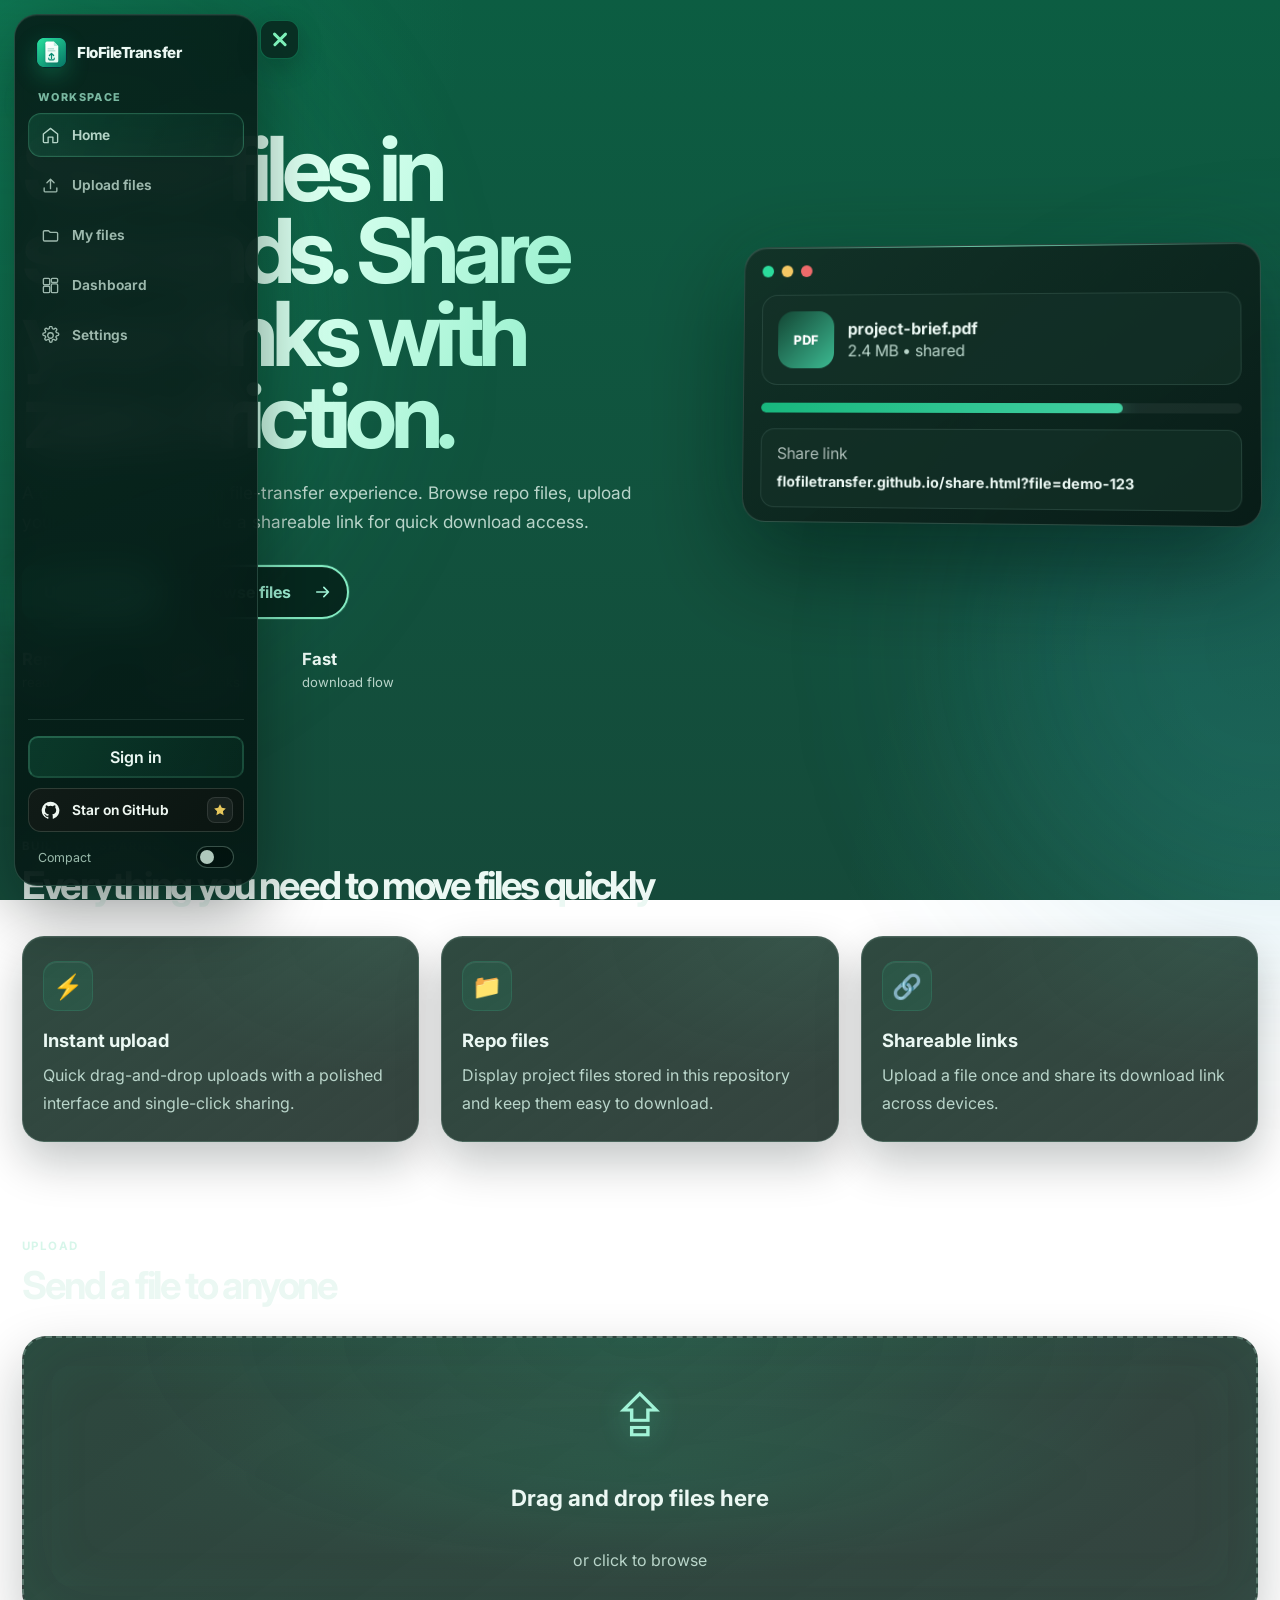
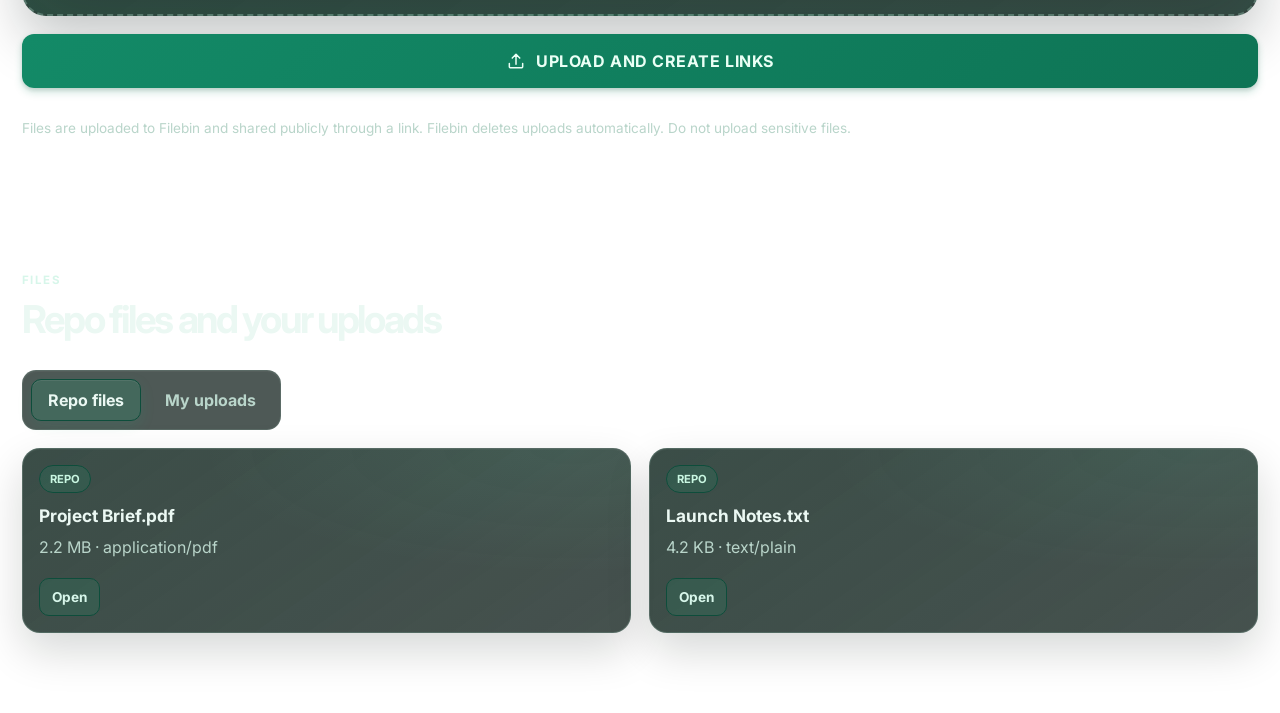
==== commit 3b6cd6ad: "Theme UI through CSS custom properties so user colors cascade to buttons, sidebar, glass and all sur" ====
--- a/index.html
+++ b/index.html
@@ -9,7 +9,7 @@
     <link rel="preconnect" href="https://fonts.googleapis.com" />
     <link rel="preconnect" href="https://fonts.gstatic.com" crossorigin />
     <link href="https://fonts.googleapis.com/css2?family=Inter:wght@400;500;600;700;800&display=swap" rel="stylesheet" />
-    <link rel="stylesheet" href="./styles.css?v=20261011-html-web-share" />
+    <link rel="stylesheet" href="./styles.css?v=20261011-overlay-theme-v2" />
   </head>
   <body class="home-page has-sidebar">
     <div class="bg-orb orb-1"></div>
--- a/styles.css
+++ b/styles.css
@@ -1,19 +1,60 @@
 :root {
+  /* Your custom palette (changed in Settings). */
+  --color-start: #17b77d; /* primary */
+  --color-end: #42d0a2; /* secondary */
+
+  /* Base theme (rich dark look). */
   --bg: #041c17;
   --bg-2: #0a2f29;
-  --panel: rgba(11, 26, 21, 0.8);
-  --panel-strong: rgba(9, 20, 18, 0.96);
-  --card: rgba(15, 31, 25, 0.95);
-  --border: rgba(139, 181, 167, 0.22);
+  --shadow: 0 30px 80px rgba(1, 18, 15, 0.7);
   --text: #ebf8f3;
-  --muted: #b9d5ca;
-  --green-1: #17b77d;
-  --green-2: #42d0a2;
-  --gradient-glow-start: rgba(35, 193, 140, 0.18);
-  --gradient-glow-end: rgba(35, 193, 140, 0.12);
+  --text-muted: #b9d5ca;
+
+  /* Derived UI surfaces (updated live with your palette). */
+  --btn-fill: var(--color-start);
+  --btn-hover: color-mix(in srgb, var(--color-start) 100%, var(--bg) 10%);
+  --btn-border: color-mix(in srgb, var(--color-start) 45%, transparent);
+  --panel: color-mix(in srgb, var(--color-start) 80%, var(--bg));
+  --panel-strong: rgba(13, 28, 22, 0.96);
+  --card: color-mix(in srgb, var(--color-start) 22%, var(--bg));
+  --glass: color-mix(in srgb, var(--color-start) 12%, transparent);
+  --glass-lime: color-mix(in srgb, var(--color-start) 8%, transparent);
+  --surface: color-mix(in srgb, var(--color-start) 16%, transparent);
+  --border: color-mix(in srgb, var(--color-start) 40%, transparent);
+  --border-strong: color-mix(in srgb, var(--color-start) 50%, transparent);
+  --focus: color-mix(in srgb, var(--color-start) 60%, transparent);
+  --badge: color-mix(in srgb, var(--color-start) 22%, var(--bg-2));
+  --badge-text: var(--text);
+  --sidebar: var(--bg);
+  --sidebar-2: color-mix(in srgb, var(--color-end) 45%, white 55%);
+  --sidebar-active: color-mix(in srgb, var(--color-start) 24%, transparent);
+  --sidebar-text: rgba(235, 248, 243, 0.72);
+  --orb-1: color-mix(in srgb, var(--color-start) 30%, transparent);
+  --orb-2: color-mix(in srgb, var(--color-end) 50%, transparent);
+  --glow-start: color-mix(in srgb, var(--color-start) 88%, white 12%);
+  --glow-end: color-mix(in srgb, var(--color-end) 42%, white 58%);
+  --glass-plaque: color-mix(in srgb, var(--color-start) 11%, transparent);
+  --glass-plaque-point: color-mix(in srgb, var(--color-start) 50%, transparent);
+  --float-label: color-mix(in srgb, var(--color-start) 82%, transparent);
+  --progress: color-mix(in srgb, var(--color-start) 92%, transparent);
+  --file-kind: color-mix(in srgb, var(--color-start) 90%, transparent);
+  --upload-btn: var(--color-start);
+  --upload-btn-hover: color-mix(in srgb, var(--color-start) 100%, var(--bg) 8%);
+  --upload-btn-active: color-mix(in srgb, var(--color-start) 86%, var(--bg));
+  --checkbox: color-mix(in srgb, var(--color-start) 92%, transparent);
+  --checkbox-hover: color-mix(in srgb, var(--color-start) 55%, transparent);
+  --spotlight: color-mix(in srgb, var(--color-end) 26%, transparent);
+  --p-glow: rgba(23, 183, 125, 0.16);
+  --p-ring: rgba(23, 183, 125, 0.32);
+  --p-soft: rgba(23, 183, 125, 0.10);
+
+  --bg-gradient-start: var(--bg);
+  --bg-gradient-end: #031611;
   --gradient-base-start: var(--bg);
   --gradient-base-end: #031611;
-  --shadow: 0 30px 80px rgba(1, 18, 15, 0.7);
+  --gradient-glow-start: var(--glow-start);
+  --gradient-glow-end: var(--glow-end);
+  --muted: #b9d5ca;
 }
 
 * {
@@ -79,7 +120,7 @@
   display: block;
   border-radius: 8px;
   object-fit: cover;
-  box-shadow: 0 10px 20px rgba(23, 183, 125, 0.5);
+  box-shadow: 0 10px 20px var(--orb-1);
 }
 
 nav {
@@ -105,8 +146,8 @@
 }
 
 .auth-toggle-btn {
-  border: 1px solid rgba(255, 255, 255, 0.16);
-  background: rgba(255, 255, 255, 0.02);
+  border-color: var(--border);
+  background: var(--glass);
   color: var(--text);
   border-radius: 10px;
   padding: 9px 17px;
@@ -119,7 +160,7 @@
   height: 36px;
   border-radius: 50%;
   border: 1px solid rgba(255, 255, 255, 0.15);
-  background: rgba(255, 255, 255, 0.02);
+  background: var(--glass);
   display: grid;
   place-items: center;
   overflow: hidden;
@@ -145,8 +186,8 @@
 
 .modal-content {
   width: min(92vw, 500px);
-  background: rgba(17, 36, 30, 0.96);
-  border: 1px solid rgba(139, 181, 167, 0.22);
+  background: var(--glass-lime);
+  border-color: var(--border);
   border-radius: 18px;
   padding: 18px 20px 22px;
   box-shadow: var(--shadow);
@@ -169,7 +210,7 @@
   width: 36px;
   height: 36px;
   border: none;
-  background: rgba(255, 255, 255, 0.02);
+  background: var(--glass);
   color: var(--text);
   border-radius: 10px;
   font-size: 1.7rem;
@@ -189,8 +230,8 @@
   justify-content: center;
   gap: 12px;
   width: 100%;
-  background: rgba(255, 255, 255, 0.02);
-  border: 1px solid rgba(255, 255, 255, 0.12);
+  background: var(--glass);
+  border: 1px solid var(--glass);
   color: var(--text);
   border-radius: 12px;
   padding: 14px 18px;
@@ -204,8 +245,8 @@
 }
 
 .github-btn:hover {
-  background: rgba(255, 255, 255, 0.05);
-  border-color: rgba(255, 255, 255, 0.16);
+  background: var(--glass-lime);
+  border-color: var(--border);
 }
 
 .auth-note {
@@ -219,7 +260,7 @@
   padding: 12px;
   border: 1px solid rgba(248, 113, 113, 0.35);
   border-radius: 10px;
-  background: rgba(127, 29, 29, 0.2);
+  rgba(127, 29, 29, 0.2);
   color: #fecaca;
   font-size: 0.9rem;
   line-height: 1.5;
@@ -235,8 +276,8 @@
   top: 72px;
   right: 22px;
   width: 290px;
-  background: rgba(10, 23, 18, 0.96);
-  border: 1px solid rgba(139, 181, 167, 0.22);
+  background: var(--panel-strong);
+  border-color: var(--border);
   border-radius: 16px;
   padding: 16px;
   box-shadow: var(--shadow);
@@ -253,7 +294,7 @@
   width: 42px;
   height: 42px;
   border-radius: 50%;
-  background: linear-gradient(135deg, var(--green-1), var(--green-2));
+  background: linear-gradient(135deg, var(--btn-fill), var(--color-end));
 }
 
 .profile-name {
@@ -268,7 +309,7 @@
 
 .profile-divider {
   height: 1px;
-  background: rgba(255, 255, 255, 0.08);
+  background: var(--glass-lime);
   margin: 12px 0;
 }
 
@@ -300,7 +341,7 @@
 }
 
 .profile-link:hover {
-  background: rgba(255, 255, 255, 0.03);
+  background: var(--glass-lime);
 }
 
 .profile-link.danger:hover {
@@ -319,7 +360,7 @@
 .account-card .eyebrow {
   display: block;
   margin-bottom: 6px;
-  color: var(--green-2);
+  color: var(--color-end);
 }
 
 .account-identity {
@@ -335,7 +376,7 @@
   height: 58px;
   border-radius: 50%;
   object-fit: cover;
-  background: linear-gradient(135deg, var(--green-1), var(--green-2));
+  background: linear-gradient(135deg, var(--btn-fill), var(--color-end));
 }
 
 .account-identity strong,
@@ -389,7 +430,7 @@
 .account-feedback {
   min-height: 1.4em;
   margin: 12px 0 0;
-  color: var(--green-2);
+  color: var(--color-end);
   font-size: 0.88rem;
 }
 
@@ -411,8 +452,8 @@
   display: inline-block;
   padding: 8px 12px;
   border-radius: 999px;
-  background: rgba(23, 183, 125, 0.14);
-  border: 1px solid rgba(23, 183, 125, 0.22);
+  background: var(--glass);
+  border: 1px solid var(--badge);
   color: #c9f7e2;
   text-transform: uppercase;
   letter-spacing: 0.12em;
@@ -456,16 +497,16 @@
 }
 
 .primary-btn {
-  background: linear-gradient(135deg, var(--green-1), var(--green-2));
+  background: linear-gradient(135deg, var(--btn-fill), var(--color-end));
   color: white;
   border: none;
-  box-shadow: 0 20px 40px rgba(23, 183, 125, 0.35);
+  box-shadow: 0 20px 40px var(--glass);
 }
 
 .secondary-btn {
-  background: rgba(255, 255, 255, 0.02);
+  background: var(--glass);
   color: var(--text);
-  border: 1px solid rgba(255, 255, 255, 0.12);
+  border: 1px solid var(--glass);
 }
 
 .stats {
@@ -536,7 +577,7 @@
   width: 58px;
   height: 58px;
   border-radius: 16px;
-  background: linear-gradient(135deg, rgba(23, 183, 125, 0.9), rgba(66, 208, 162, 0.86));
+  background: linear-gradient(135deg, var(--p-glow), rgba(66, 208, 162, 0.86));
   display: grid;
   place-items: center;
   color: white;
@@ -566,7 +607,7 @@
   display: block;
   width: 76%;
   height: 100%;
-  background: linear-gradient(135deg, var(--green-1), var(--green-2));
+  background: linear-gradient(135deg, var(--btn-fill), var(--color-end));
   border-radius: inherit;
 }
 
@@ -633,7 +674,7 @@
   width: 50px;
   height: 50px;
   border-radius: 14px;
-  background: rgba(23, 183, 125, 0.12);
+  background: var(--glass);
   display: grid;
   place-items: center;
   margin-bottom: 18px;
@@ -720,8 +761,8 @@
 }
 
 .dropzone.drag-over {
-  border-color: var(--green-2);
-  background: rgba(23, 183, 125, 0.12);
+  border-color: var(--color-end);
+  background: var(--glass);
 }
 
 .dropzone input {
@@ -734,7 +775,7 @@
   place-items: center;
   text-align: center;
   border-radius: 18px;
-  background: linear-gradient(180deg, rgba(23, 183, 125, 0.06), rgba(66, 208, 162, 0.04));
+  background: linear-gradient(180deg, var(--p-glow), rgba(66, 208, 162, 0.04));
 }
 
 .upload-icon {
@@ -791,9 +832,9 @@
 }
 
 .tab.active {
-  background: rgba(23, 183, 125, 0.16);
+  background: var(--p-glow);
   color: var(--text);
-  border: 1px solid rgba(23, 183, 125, 0.2);
+  border: 1px solid var(--badge);
 }
 
 .file-list {
@@ -821,8 +862,8 @@
 }
 
 .file-card-header .badge {
-  background: rgba(23, 183, 125, 0.12);
-  border: 1px solid rgba(23, 183, 125, 0.22);
+  background: var(--glass);
+  border: 1px solid var(--badge);
   color: #c9f7e2;
   border-radius: 99px;
   padding: 6px 10px;
@@ -855,8 +896,8 @@
   align-items: center;
   min-height: 38px;
   padding: 8px 12px;
-  background: rgba(23, 183, 125, 0.12);
-  border: 1px solid rgba(23, 183, 125, 0.22);
+  background: var(--glass);
+  border: 1px solid var(--badge);
   color: #d7f6ea;
   border-radius: 10px;
   font-size: 0.85rem;
@@ -864,8 +905,8 @@
 }
 
 .file-link.secondary {
-  background: rgba(255, 255, 255, 0.02);
-  border-color: rgba(255, 255, 255, 0.12);
+  background: var(--glass);
+  border-color: var(--glass);
 }
 
 .empty-state {
@@ -893,7 +934,7 @@
   height: 56px;
   border-radius: 50%;
   object-fit: cover;
-  background: linear-gradient(135deg, var(--green-1), var(--green-2));
+  background: linear-gradient(135deg, var(--btn-fill), var(--color-end));
 }
 
 .dashboard-account-details {
@@ -1017,7 +1058,7 @@
 }
 
 .dashboard-file-row a {
-  color: var(--green-2);
+  color: var(--color-end);
   font-weight: 700;
 }
 
@@ -1131,9 +1172,9 @@
 
 .gradient-preview {
   min-height: 72px;
-  border: 1px solid rgba(255, 255, 255, 0.22);
+  border-color: var(--border-strong);
   border-radius: 12px;
-  box-shadow: inset 0 1px rgba(255, 255, 255, 0.12);
+  box-shadow: inset 0 1px var(--glass);
 }
 
 .gradient-color-controls {
@@ -1167,7 +1208,7 @@
 .beta-preview-card {
   margin-top: 16px;
   border-color: rgba(66, 208, 162, 0.35);
-  background: linear-gradient(135deg, rgba(23, 183, 125, 0.12), rgba(11, 26, 21, 0.76));
+  background: linear-gradient(135deg, var(--glass), rgba(11, 26, 21, 0.76));
 }
 
 .beta-preview-card h2 {
@@ -1379,7 +1420,7 @@
 .card-feedback {
   min-height: 1em;
   margin: 5px 0 0;
-  color: var(--green-2);
+  color: var(--color-end);
   font-size: 0.8rem;
 }
 
@@ -1404,12 +1445,12 @@
   background: rgba(11, 26, 21, 0.55);
 }
 .file-preview-head { display:flex; align-items:center; justify-content:space-between; gap:12px; margin-bottom:8px; }
-.file-preview-summary { font-size:.86rem; font-weight:700; color:var(--green-2); }
+.file-preview-summary { font-size:.86rem; font-weight:700; color:var(--color-end); }
 .file-preview-clear { border:0; background:transparent; color:var(--muted,#8fb3a6); font-size:.8rem; font-weight:600; cursor:pointer; padding:2px 4px; }
 .file-preview-clear:hover { color:#ff9d9d; }
 .file-preview-list { list-style:none; margin:0; padding:0; display:grid; gap:8px; max-height:260px; overflow-y:auto; }
 .file-preview-item { display:grid; grid-template-columns:auto minmax(0,1fr) auto; align-items:center; gap:12px; padding:8px 10px; border:1px solid var(--border); border-radius:10px; background:rgba(9,20,16,0.5); }
-.file-preview-thumb { display:grid; place-items:center; width:40px; height:40px; border-radius:9px; font-size:.66rem; font-weight:800; letter-spacing:.02em; color:#041c17; background:linear-gradient(135deg,var(--green-2),var(--green-1,#4bcc9a)); }
+.file-preview-thumb { display:grid; place-items:center; width:40px; height:40px; border-radius:9px; font-size:.66rem; font-weight:800; letter-spacing:.02em; color:#041c17; background:linear-gradient(135deg,var(--color-end),var(--btn-fill,#4bcc9a)); }
 .file-preview-info { display:grid; gap:2px; min-width:0; }
 .file-preview-name { font-weight:600; overflow-wrap:anywhere; }
 .file-preview-meta { font-size:.76rem; color:var(--muted,#8fb3a6); }
@@ -1434,7 +1475,7 @@
 }
 
 .upload-queue-row a {
-  color: var(--green-2);
+  color: var(--color-end);
   font-weight: 700;
 }
 
@@ -1443,7 +1484,7 @@
 }
 
 .status-success > span:nth-child(2) {
-  color: var(--green-2);
+  color: var(--color-end);
 }
 
 .status-error > span:nth-child(2) {
@@ -1537,7 +1578,7 @@
 .orb-1 {
   top: 2vh;
   left: -24vw;
-  background: rgba(23, 183, 125, 0.29);
+  background: var(--p-ring);
 }
 
 .orb-2 {
@@ -1566,7 +1607,7 @@
 }
 
 .brand-mark {
-  box-shadow: 0 8px 22px rgba(23, 183, 125, 0.28);
+  box-shadow: 0 8px 22px var(--p-ring);
 }
 
 nav a,
@@ -1606,7 +1647,7 @@
   position: relative;
   isolation: isolate;
   overflow: hidden;
-  box-shadow: 0 14px 34px rgba(23, 183, 125, 0.24), inset 0 1px rgba(255, 255, 255, 0.22);
+  box-shadow: 0 14px 34px var(--p-ring), inset 0 1px var(--border-strong);
 }
 
 .primary-btn::after {
@@ -1622,7 +1663,7 @@
 
 .primary-btn:hover {
   transform: translateY(-2px);
-  box-shadow: 0 20px 42px rgba(23, 183, 125, 0.34), inset 0 1px rgba(255, 255, 255, 0.26);
+  box-shadow: 0 20px 42px var(--p-ring), inset 0 1px rgba(255, 255, 255, 0.26);
 }
 
 .primary-btn:hover::after {
@@ -1663,7 +1704,7 @@
 }
 
 .hero-copy .eyebrow {
-  box-shadow: inset 0 1px rgba(255, 255, 255, 0.08), 0 8px 24px rgba(23, 183, 125, 0.08);
+  box-shadow: inset 0 1px rgba(255, 255, 255, 0.08), 0 8px 24px var(--p-soft);
 }
 
 .hero-panel {
@@ -1675,7 +1716,7 @@
   overflow: hidden;
   border-color: rgba(139, 181, 167, 0.25);
   background: linear-gradient(145deg, rgba(18, 48, 38, 0.94), rgba(7, 25, 20, 0.96));
-  box-shadow: 0 38px 100px rgba(1, 18, 15, 0.58), 0 0 70px rgba(23, 183, 125, 0.09), inset 0 1px rgba(255, 255, 255, 0.1);
+  box-shadow: 0 38px 100px rgba(1, 18, 15, 0.58), 0 0 70px var(--p-soft), inset 0 1px rgba(255, 255, 255, 0.1);
   transform: rotateY(-5deg) rotateX(2deg);
   transition: transform 500ms cubic-bezier(0.2, 0.8, 0.2, 1), border-color 300ms ease, box-shadow 300ms ease;
 }
@@ -1690,7 +1731,7 @@
 
 .panel-card:hover {
   border-color: rgba(111, 232, 188, 0.42);
-  box-shadow: 0 44px 110px rgba(1, 18, 15, 0.65), 0 0 45px rgba(23, 183, 125, 0.08);
+  box-shadow: 0 44px 110px rgba(1, 18, 15, 0.65), 0 0 45px var(--p-soft);
   transform: rotateY(0) rotateX(0) translateY(-5px);
 }
 
@@ -1765,26 +1806,26 @@
 
 .feature-grid article:hover .feature-icon {
   transform: translateY(-2px) rotate(-4deg);
-  background: rgba(23, 183, 125, 0.2);
+  background: var(--badge);
 }
 
 .dropzone {
   position: relative;
   overflow: hidden;
   border-width: 2px;
-  background: radial-gradient(ellipse at 50% 0%, rgba(23, 183, 125, 0.17), transparent 62%), linear-gradient(145deg, rgba(15, 43, 33, 0.88), rgba(7, 24, 19, 0.82));
-  box-shadow: inset 0 0 70px rgba(23, 183, 125, 0.055), 0 22px 54px rgba(1, 18, 15, 0.24);
+  background: radial-gradient(ellipse at 50% 0%, var(--p-glow), transparent 62%), linear-gradient(145deg, rgba(15, 43, 33, 0.88), rgba(7, 24, 19, 0.82));
+  box-shadow: inset 0 0 70px var(--p-soft), 0 22px 54px rgba(1, 18, 15, 0.24);
 }
 
 .dropzone:hover,
 .dropzone:focus-within {
   border-color: rgba(111, 232, 188, 0.7);
-  background-color: rgba(23, 183, 125, 0.075);
-  box-shadow: inset 0 0 44px rgba(23, 183, 125, 0.07), 0 18px 44px rgba(1, 18, 15, 0.22);
+  background-color: var(--p-soft);
+  box-shadow: inset 0 0 44px var(--p-soft), 0 18px 44px rgba(1, 18, 15, 0.22);
 }
 
 .dropzone-inner {
-  background: radial-gradient(ellipse at center, rgba(23, 183, 125, 0.085), rgba(66, 208, 162, 0.018) 66%);
+  background: radial-gradient(ellipse at center, var(--p-soft), rgba(66, 208, 162, 0.018) 66%);
 }
 
 .dashboard-page .hero-copy h1 {
@@ -1816,7 +1857,7 @@
 }
 
 .tab.active {
-  box-shadow: inset 0 1px rgba(255, 255, 255, 0.08), 0 5px 15px rgba(23, 183, 125, 0.08);
+  box-shadow: inset 0 1px rgba(255, 255, 255, 0.08), 0 5px 15px var(--p-soft);
 }
 
 .modal {
@@ -2108,7 +2149,7 @@
 /* Adapted navigation and action patterns from the selected Uiverse references. */
 .app-sidebar { position:fixed; z-index:40; inset:14px auto 14px 14px; width:244px; display:flex; flex-direction:column; padding:17px 13px 13px; border:1px solid rgba(160,222,197,.2); border-radius:23px; background:linear-gradient(160deg,rgba(7,34,27,.94),rgba(4,23,19,.9)); box-shadow:0 22px 65px rgba(0,12,9,.43),inset 0 1px rgba(255,255,255,.055); backdrop-filter:blur(22px); opacity:1; transform-origin:left center; will-change:transform,opacity; transition:width 220ms ease,transform 1800ms cubic-bezier(.65,0,.35,1),opacity 1550ms ease,filter 1800ms cubic-bezier(.65,0,.35,1),visibility 0s linear; }
 .sidebar-brand { display:flex; align-items:center; gap:10px; padding:5px 8px 22px; font-size:.95rem; font-weight:800; letter-spacing:-.03em; }
-.sidebar-brand img { width:31px; height:31px; border-radius:10px; box-shadow:0 8px 22px rgba(23,183,125,.3); }
+.sidebar-brand img { width:31px; height:31px; border-radius:10px; box-shadow:0 8px 22px var(--p-ring); }
 .sidebar-label { padding:0 10px 9px; color:#79b8a1; font-size:.68rem; font-weight:800; letter-spacing:.13em; text-transform:uppercase; }
 .sidebar-nav { display:grid; gap:6px; }
 .sidebar-nav .sidebar-link,.sidebar-star { min-height:44px; display:flex; align-items:center; gap:12px; padding:0 12px; border:1px solid transparent; border-radius:13px; color:#c1dcd0; font-size:.86rem; font-weight:650; transition:transform 160ms ease,color 160ms ease,background 160ms ease,border-color 160ms ease; }
@@ -2163,7 +2204,7 @@
   padding: 12px 15px;
   border: 1px solid rgba(111, 232, 188, 0.28);
   border-radius: 13px;
-  background: linear-gradient(110deg, rgba(23, 183, 125, 0.12), rgba(8, 28, 22, 0.7));
+  background: linear-gradient(110deg, var(--glass), rgba(8, 28, 22, 0.7));
   box-shadow: inset 0 1px rgba(255, 255, 255, 0.045);
   animation: panel-arrive 240ms ease both;
 }
